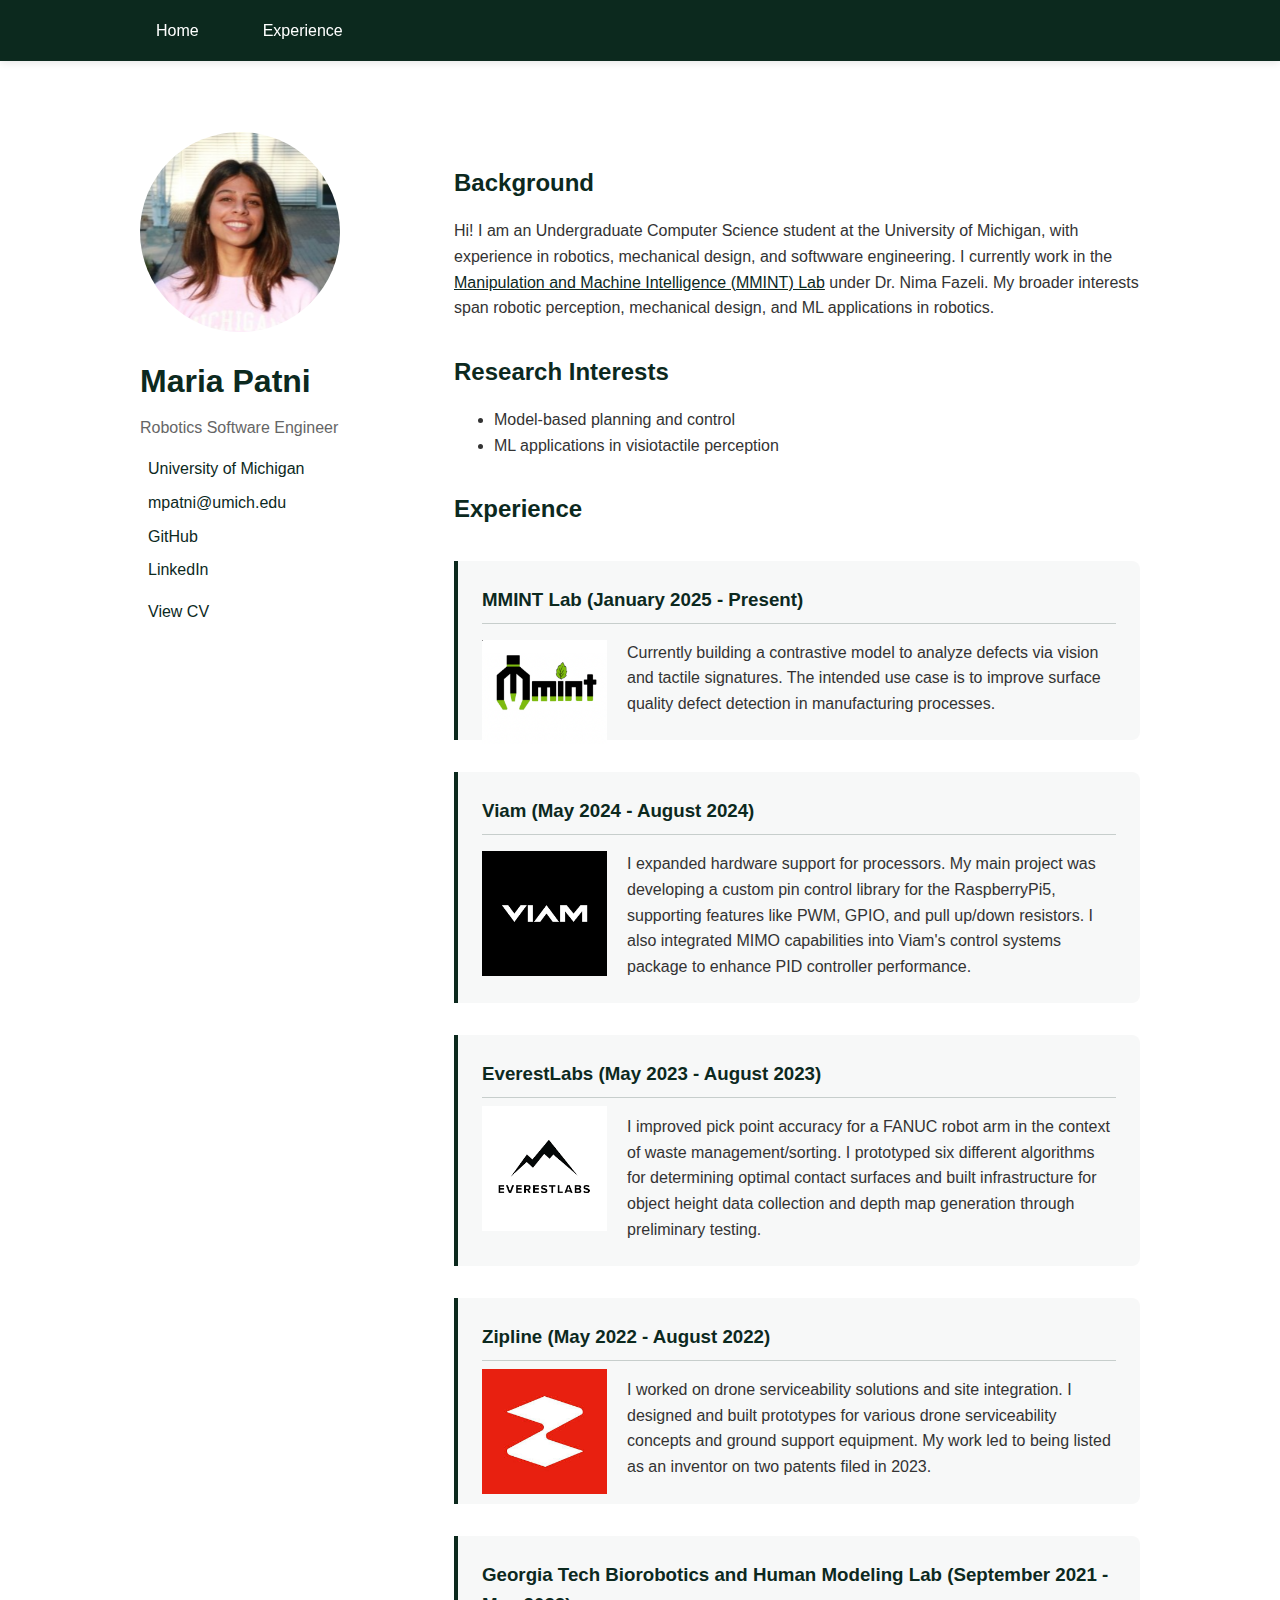
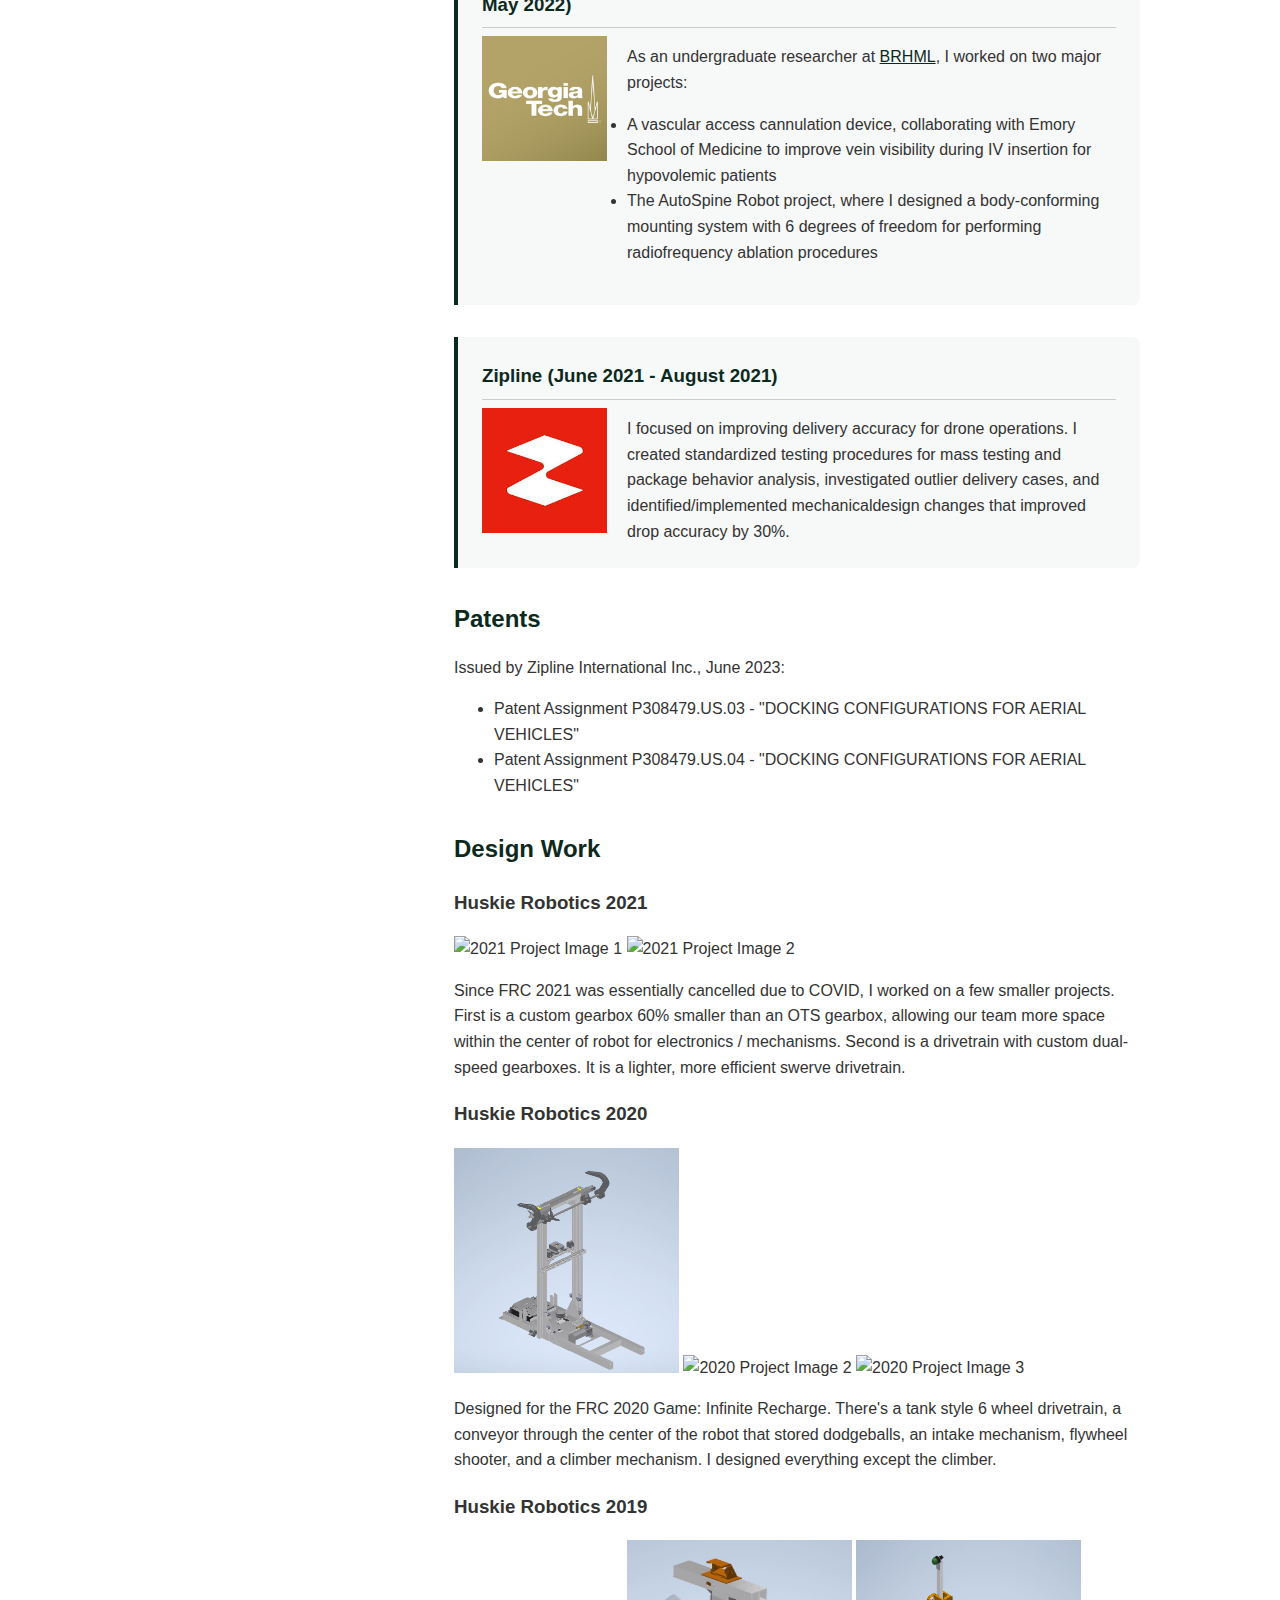
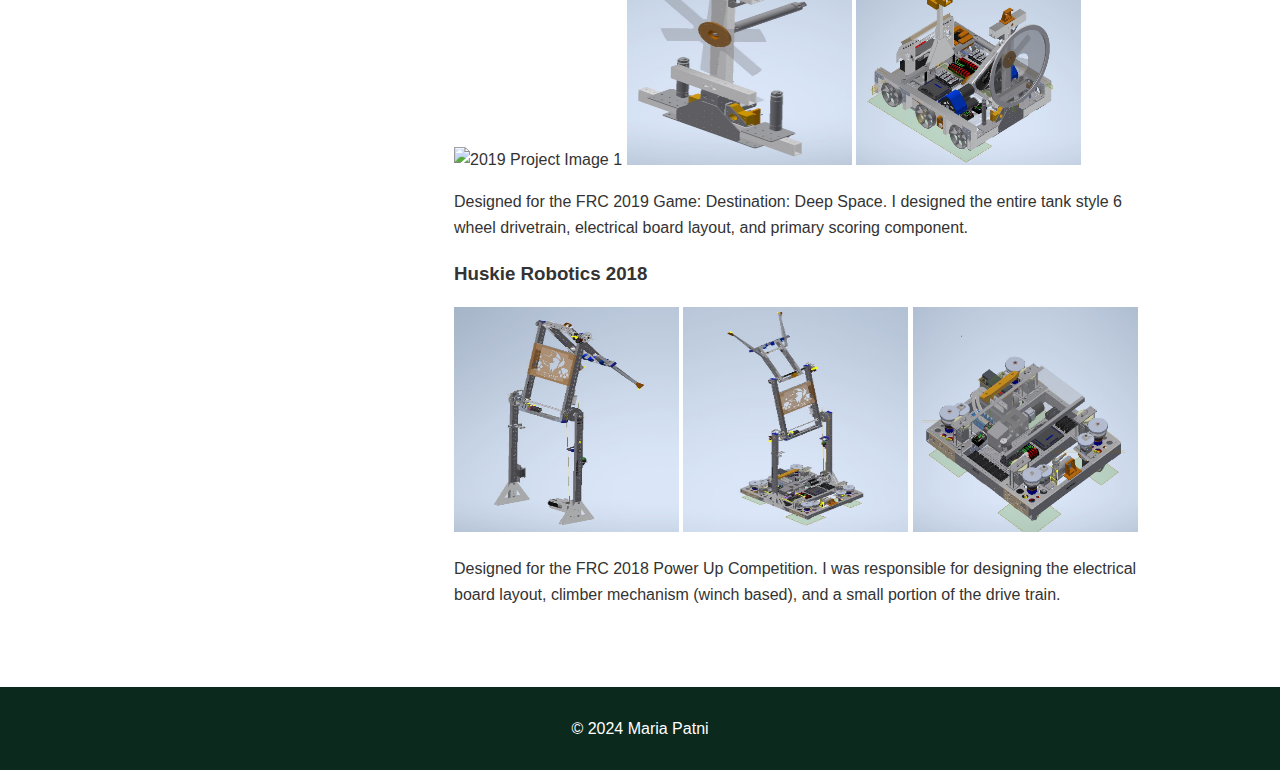
==== index.html @ 6c93f9aa "trying to resolve image issues" ====
<!DOCTYPE html>
<html lang="en">
<head>
    <meta charset="UTF-8">
    <meta name="viewport" content="width=device-width, initial-scale=1.0, minimum-scale=1.0">
    <meta name="description" content="Personal Website">
    <title>maria patni</title>
    <meta name="theme-color" content="#0c291e">
    <meta name="apple-mobile-web-app-capable" content="yes">
    <meta name="apple-mobile-web-app-status-bar-style" content="black">
    <style>
        /* Global Styles */
        body {
            margin: 0;
            font-family: -apple-system, BlinkMacSystemFont, 'Segoe UI', Roboto, sans-serif;
            line-height: 1.6;
            background: #ffffff;
            color: #333333;
            display: block;
            height: 100%;
            padding-top: 100px;
        }

        .container {
            max-width: 1000px;
            margin: 0 auto;
            padding: 0 1rem;
        }

        .profile-image {
            width: 300px; /* Increased size for better visibility */
            height: 300px; /* Increased size for better visibility */
            border-radius: 50%;
            margin-bottom: 1rem;
        }

        .student-type {
            font-size: 1rem; /* Added font size for clarity */
            margin: 1rem 0; /* Added margin for spacing */
        }

        .cv-link {
            margin-top: 1rem; /* Added margin for spacing */
        }

        .profile-section {
            display: flex;
            gap: 4rem;
            margin-top: 2rem;
        }

        .profile-sidebar {
            flex: 0 0 250px;
        }

        .profile-content {
            flex: 1;
        }

        .profile-image {
            width: 200px;
            height: 200px;
            border-radius: 50%;
            margin-bottom: 1rem;
        }

        .contact-links {
            list-style: none;
            padding: 0;
            margin: 1rem 0;
        }

        .contact-links li {
            margin: 0.5rem 0;
        }

        .contact-links a {
            color: #0c291e;
            text-decoration: none;
            display: flex;
            align-items: center;
            gap: 0.5rem;
        }

        h1 {
            font-size: 2rem;
            color: #0c291e;
            margin: 0;
        }

        h2 {
            font-size: 1.5rem;
            color: #0c291e;
            margin: 2rem 0 1rem;
        }

        a {
            color: #0c291e;
        }

        /* Add these new styles after your existing styles */
        .experience-item {
            margin: 2rem 0;
            padding: 1.5rem;
            border-left: 4px solid #0c291e;
            background: rgba(12, 41, 30, 0.03);
            border-radius: 0 8px 8px 0;
        }

        .experience-item h3 {
            color: #0c291e;
            margin-top: 0;
            margin-bottom: 0.5rem;
            border-bottom: 1px solid rgba(12, 41, 30, 0.2);
            padding-bottom: 0.5rem;
        }

        .experience-item p {
            margin-bottom: 0;
        }

        /* Add these new styles */
        header {
            background: #0c291e;
            padding: 0.8rem 0;
            box-shadow: 0 2px 8px rgba(0,0,0,0.1);
            position: fixed;
            width: 100%;
            top: 0;
            transition: top 0.3s ease-in-out;
            z-index: 1000;
        }

        footer {
            background: #0c291e;
            color: #ffffff;
            padding: 0.8rem 0;
            margin-top: 4rem;
        }

        nav {
            display: flex;
            justify-content: flex-start;
            gap: 2rem;
        }

        nav a {
            color: #ffffff;
            text-decoration: none;
            padding: 0.3rem 1rem;
            border-radius: 20px;
            transition: all 0.3s ease;
            font-weight: 500;
        }

        nav a:hover {
            background: rgba(255, 255, 255, 0.1);
            transform: translateY(-2px);
        }

        .header-container {
            max-width: 1000px;
            margin: 0 auto;
            padding: 0 1rem;
        }

        .footer-container {
            max-width: 1000px;
            margin: 0 auto;
            padding: 0 1rem;
            text-align: center;
        }

        /* Add these new styles for the mobile menu */
        .mobile-menu-button {
            display: none;
            position: fixed;
            left: 20px;
            top: 15px;
            z-index: 1001;
            background: none;
            border: none;
            color: white;
            font-size: 24px;
            cursor: pointer;
            padding: 5px;
        }

        .sidebar-overlay {
            display: none;
            position: fixed;
            top: 0;
            left: 0;
            right: 0;
            bottom: 0;
            background: rgba(0, 0, 0, 0.5);
            z-index: 998;
        }

        @media screen and (max-width: 768px) {
            .mobile-menu-button {
                display: block;
            }

            .profile-sidebar {
                position: fixed;
                left: -100%;
                top: 0;
                height: 100vh;
                width: 80%;
                max-width: 300px;
                background: #0c291e;
                z-index: 999;
                padding: 20px;
                transition: left 0.3s ease;
                overflow-y: auto;
                box-shadow: 2px 0 5px rgba(0, 0, 0, 0.2);
            }

            .profile-sidebar.active {
                left: 0;
            }

            .sidebar-overlay.active {
                display: block;
            }

            .profile-sidebar .close-button {
                position: absolute;
                right: 20px;
                top: 20px;
                background: none;
                border: none;
                color: white;
                font-size: 24px;
                cursor: pointer;
                display: none; /* Hide close button in web mode */
            }

            @media screen and (max-width: 768px) {
                .profile-sidebar .close-button {
                    display: block; /* Show close button in mobile mode */
                }
            }

            /* Adjust header for menu button */
            .header-container {
                padding-left: 60px;
            }

            .profile-sidebar.active .contact-links a {
                color: #f5f5dc; /* Cream color when sidebar is active in mobile */
            }
        }

        .profile-sidebar p {
            color: #666666; /* Light gray color */
            margin: 0.5rem 0;
        }

        @media screen and (max-width: 768px) {
            /* ... existing mobile styles ... */
            
            .profile-sidebar.active p {
                color: #cccccc; /* Lighter gray for mobile menu */
            }
        }
    </style>
</head>
<body>
    <header>
        <div class="header-container">
            <nav>
                <a href="#home">Home</a>
                <a href="#experience">Experience</a>
            </nav>
        </div>
    </header>

    <div class="container">
        <div id="home" class="profile-section">
            <div class="profile-sidebar">
                <div class="profile-image-container">
                    <img src="images/headshot.png" alt="Profile photo" class="profile-image">
                </div>
                <h1>Maria Patni</h1>
                <p>Robotics Software Engineer</p>
                
                <ul class="contact-links">
                    <li><a href="https://robotics.umich.edu/"><i class="fas fa-map-marker"></i> University of Michigan</a></li>
                    <li><a href="mailto:mpatni@umich.edu"><i class="fas fa-envelope"></i> mpatni@umich.edu</a></li>
                    <li><a href="https://github.com/mariapatni"><i class="fab fa-github"></i> GitHub</a></li>
                    <li><a href="https://www.linkedin.com/in/mariapatni/"><i class="fab fa-linkedin"></i> LinkedIn</a></li>
                    <li><a href="files/resume.pdf" class="cv-link"><i class="fas fa-file"></i> View CV</a></li>
                </ul>
            </div>

            <div class="profile-content">
                <h2>Background</h2>
                <p>Hi! I am an Undergraduate Computer Science student at the University of Michigan, with experience in robotics, mechanical design, and softwware engineering. I currently work in the <a href="https://mmintlab.com">Manipulation and Machine Intelligence (MMINT) Lab</a> under Dr. Nima Fazeli. My broader interests span robotic perception, mechanical design, and ML applications in robotics.</p>


                <h2>Research Interests</h2>
                <ul>
                    <li>Model-based planning and control</li>
                    <li>ML applications in visiotactile perception</li>
                </ul>

                <h2 id="experience">Experience</h2>


                <div class="experience-item">   
                    <h3>MMINT Lab (January 2025 - Present)</h3>
                    <div class="experience-content">
                        <img src="images/logos/mmint.png" alt="MMINT Logo" style="float: left; width: 125px; height: auto; margin-right: 20px; margin-bottom: 20px;">
                        <p>Currently building a contrastive model to analyze defects via vision and tactile signatures. The intended use case is to improve surface quality defect detection in manufacturing processes.</p>
                    </div>
                </div>

                <div class="experience-item">   
                    <h3>Viam (May 2024 - August 2024)</h3>
                    <div class="experience-content">
                        <img src="images/logos/viam.jpeg" alt="Viam Logo" style="float: left; width: 125px; height: auto; margin-right: 20px;">
                        <p>I expanded hardware support for processors. My main project was developing a custom pin control library for the RaspberryPi5, supporting features like PWM, GPIO, and pull up/down resistors. I also integrated MIMO capabilities into Viam's control systems package to enhance PID controller performance.</p>
                    </div>
                </div>

                <div class="experience-item">
                    <h3>EverestLabs (May 2023 - August 2023)</h3>
                    <img src="images/logos/everestlabs.jpeg" alt="EverestLabs Logo" style="float: left; width: 125px; height: auto; margin-right: 20px;">
                    <p>I improved pick point accuracy for a FANUC robot arm in the context of waste management/sorting. I prototyped six different algorithms for determining optimal contact surfaces and built infrastructure for object height data collection and depth map generation through preliminary testing.</p>
                </div>

                <div class="experience-item">
                    <h3>Zipline (May 2022 - August 2022)</h3>
                    <img src="images/logos/zipline.jpeg" alt="Zipline Logo" style="float: left; width: 125px; height: auto; margin-right: 20px;">
                    <p>I worked on drone serviceability solutions and site integration. I designed and built prototypes for various drone serviceability concepts and ground support equipment. My work led to being listed as an inventor on two patents filed in 2023.</p>
                </div>

                <div class="experience-item">
                    <h3>Georgia Tech Biorobotics and Human Modeling Lab (September 2021 - May 2022)</h3>
                    <img src="images/logos/gt.jpeg" alt="BRHL Logo" style="float: left; width: auto; height: 125px; margin-right: 20px; margin-bottom: 100px;">
                    <p>As an undergraduate researcher at <a href="https://www.biorobotics.gatech.edu/wp/">BRHML</a>, I worked on two major projects:</p>
                    <ul>
                        <li>A vascular access cannulation device, collaborating with Emory School of Medicine to improve vein visibility during IV insertion for hypovolemic patients</li>
                        <li>The AutoSpine Robot project, where I designed a body-conforming mounting system with 6 degrees of freedom for performing radiofrequency ablation procedures</li>
                    </ul>
                </div>

                <div class="experience-item">
                    <h3>Zipline (June 2021 - August 2021)</h3>
                    <img src="images/logos/zipline.jpeg" alt="Zipline Logo" style="float: left; width: 125px; height: auto; margin-right: 20px;">
                    <p>I focused on improving delivery accuracy for drone operations. I created standardized testing procedures for mass testing and package behavior analysis, investigated outlier delivery cases, and identified/implemented mechanicaldesign changes that improved drop accuracy by 30%.</p>
                </div>

                <h2>Patents</h2>
                <p>Issued by Zipline International Inc., June 2023:</p>
                <ul>
                    <li>Patent Assignment P308479.US.03 - "DOCKING CONFIGURATIONS FOR AERIAL VEHICLES"</li>
                    <li>Patent Assignment P308479.US.04 - "DOCKING CONFIGURATIONS FOR AERIAL VEHICLES"</li>
                </ul>

                <div class="design-work">
                    <h2>Design Work</h2>
                    
                    <div class="portfolio-section">
                        <h3>Huskie Robotics 2021</h3>           
                        <img src="./images/portfolio/2021/img1.jpg" alt="2021 Project Image 1" style="width: 225px; height: 225px;">
                        <img src="./images/portfolio/2021/img2.jpg" alt="2021 Project Image 2" style="width: 225px; height: 225px;">
                        <p>Since FRC 2021 was essentially cancelled due to COVID, I worked on a few smaller projects. First is a custom gearbox 60% smaller than an OTS gearbox, allowing our team more space within the center of robot for electronics / mechanisms. Second is a drivetrain with custom dual-speed gearboxes. It is a lighter, more efficient swerve drivetrain.</p>
                    </div>

                    <div class="portfolio-section">
                        <h3>Huskie Robotics 2020</h3>           
                        <img src="./images/portfolio/2020/img1.jpg" alt="2020 Project Image 1" style="width: 225px; height: 225px;">
                        <img src="./images/portfolio/2020/img2.jpg" alt="2020 Project Image 2" style="width: 225px; height: 225px;">
                        <img src="./images/portfolio/2020/img3.jpg" alt="2020 Project Image 3" style="width: 225px; height: 225px;">
                        <p>Designed for the FRC 2020 Game: Infinite Recharge. There's a tank style 6 wheel drivetrain, a conveyor through the center of the robot that stored dodgeballs, an intake mechanism, flywheel shooter, and a climber mechanism. I designed everything except the climber.</p>
                    </div>

                    <div class="portfolio-section">
                        <h3>Huskie Robotics 2019</h3>
                        <img src="./images/portfolio/2019/img1.jpg" alt="2019 Project Image 1" style="width: 225px; height: 225px;">
                        <img src="./images/portfolio/2019/img2.jpg" alt="2019 Project Image 2" style="width: 225px; height: 225px;">
                        <img src="./images/portfolio/2019/img3.jpg" alt="2019 Project Image 3" style="width: 225px; height: 225px;">
                        <p>Designed for the FRC 2019 Game: Destination: Deep Space. I designed the entire tank style 6 wheel drivetrain, electrical board layout, and primary scoring component.</p>
                    </div>

                    <div class="portfolio-section">
                        <h3>Huskie Robotics 2018</h3>
                        <img src="./images/portfolio/2018/img1.jpg" alt="2018 Project Image 1" style="width: 225px; height: 225px;">
                        <img src="./images/portfolio/2018/img2.jpg" alt="2018 Project Image 2" style="width: 225px; height: 225px;">
                        <img src="./images/portfolio/2018/img3.jpg" alt="2018 Project Image 3" style="width: 225px; height: 225px;">
                        <p>Designed for the FRC 2018 Power Up Competition. I was responsible for designing the electrical board layout, climber mechanism (winch based), and a small portion of the drive train.</p>
                    </div>
                </div>
            </div>
        </div>
    </div>

    <footer>
        <div class="footer-container">
            <p>© 2024 Maria Patni</p>
        </div>
    </footer>

    <button class="mobile-menu-button" aria-label="Menu">☰</button>
    <div class="sidebar-overlay"></div>

    <script>
        let lastScrollPosition = window.pageYOffset;
        let ticking = false;
        
        window.addEventListener('scroll', function() {
            if (!ticking) {
                window.requestAnimationFrame(function() {
                    const currentScrollPosition = window.pageYOffset;
                    const header = document.querySelector('header');
                    
                    if (currentScrollPosition < lastScrollPosition || currentScrollPosition < 50) {
                        header.style.top = '0';
                    } else {
                        header.style.top = '-60px';
                    }
                    
                    lastScrollPosition = currentScrollPosition;
                    ticking = false;
                });
                
                ticking = true;
            }
        });

        document.querySelectorAll('a, button').forEach(element => {
            element.addEventListener('touchstart', function() {
                this.style.opacity = '0.7';
            });
            element.addEventListener('touchend', function() {
                this.style.opacity = '1';
            });
        });

        // Mobile menu functionality
        const menuButton = document.querySelector('.mobile-menu-button');
        const sidebar = document.querySelector('.profile-sidebar');
        const overlay = document.querySelector('.sidebar-overlay');

        function toggleMenu() {
            sidebar.classList.toggle('active');
            overlay.classList.toggle('active');
            document.body.style.overflow = sidebar.classList.contains('active') ? 'hidden' : '';
        }

        menuButton?.addEventListener('click', toggleMenu);
        overlay?.addEventListener('click', toggleMenu);

        // Close menu when clicking a link
        sidebar.querySelectorAll('a').forEach(link => {
            link.addEventListener('click', () => {
                if (window.innerWidth <= 768) {
                    toggleMenu();
                }
            });
        });

        // Handle resize
        window.addEventListener('resize', () => {
            if (window.innerWidth > 768) {
                sidebar.classList.remove('active');
                overlay.classList.remove('active');
                document.body.style.overflow = '';
            }
        });
    </script>
</body>
</html>
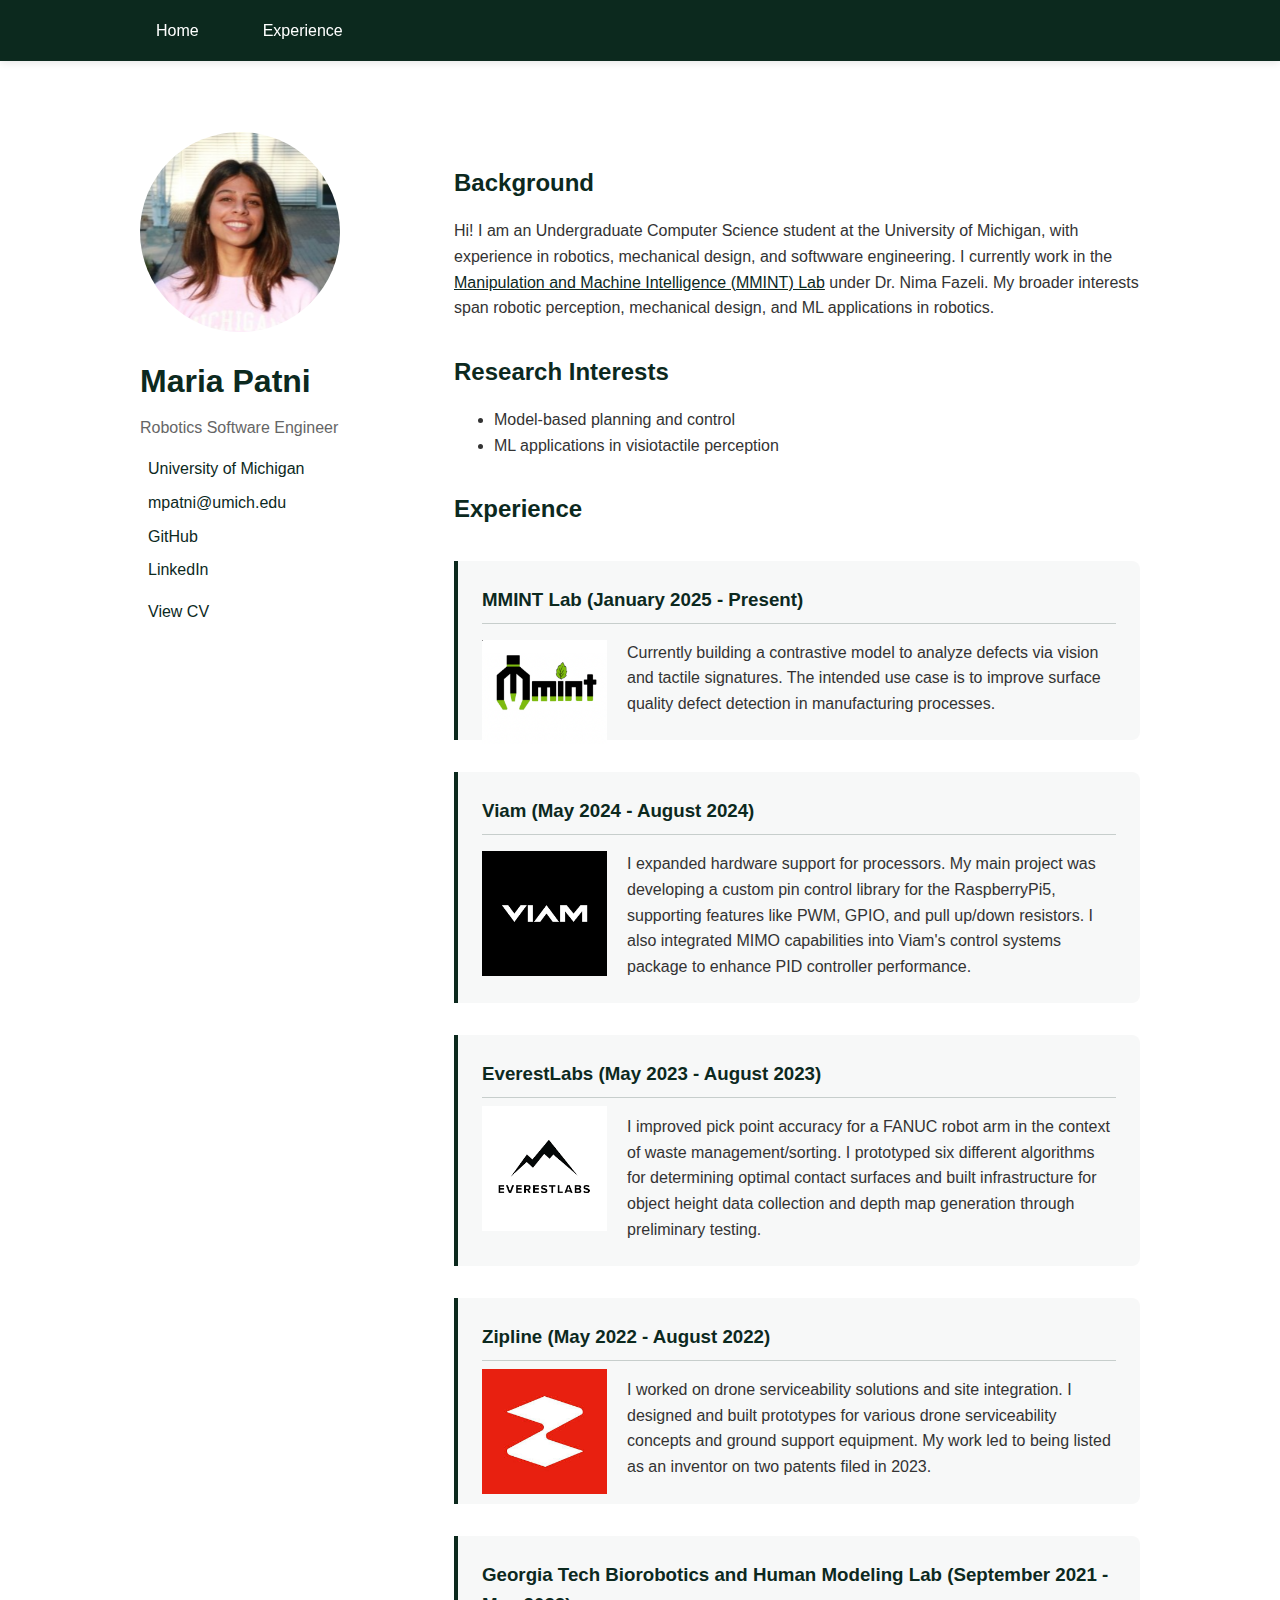
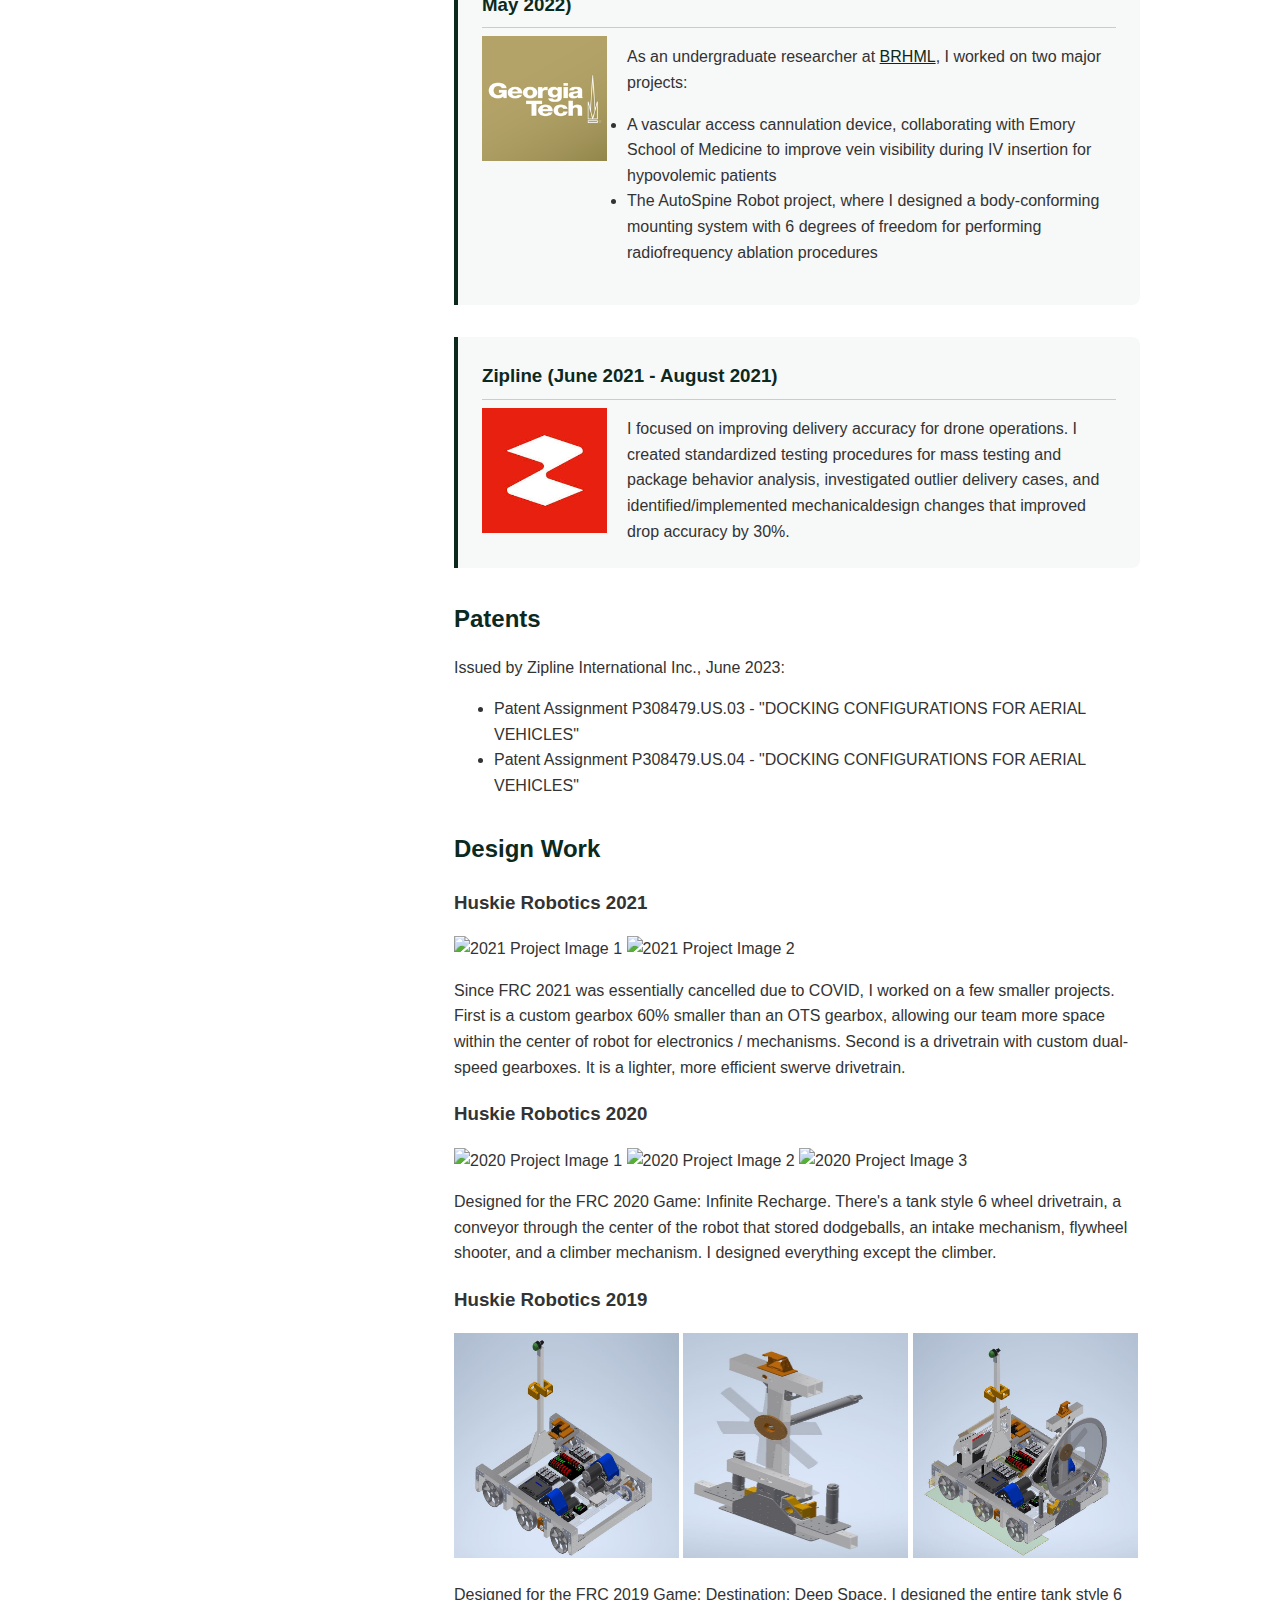
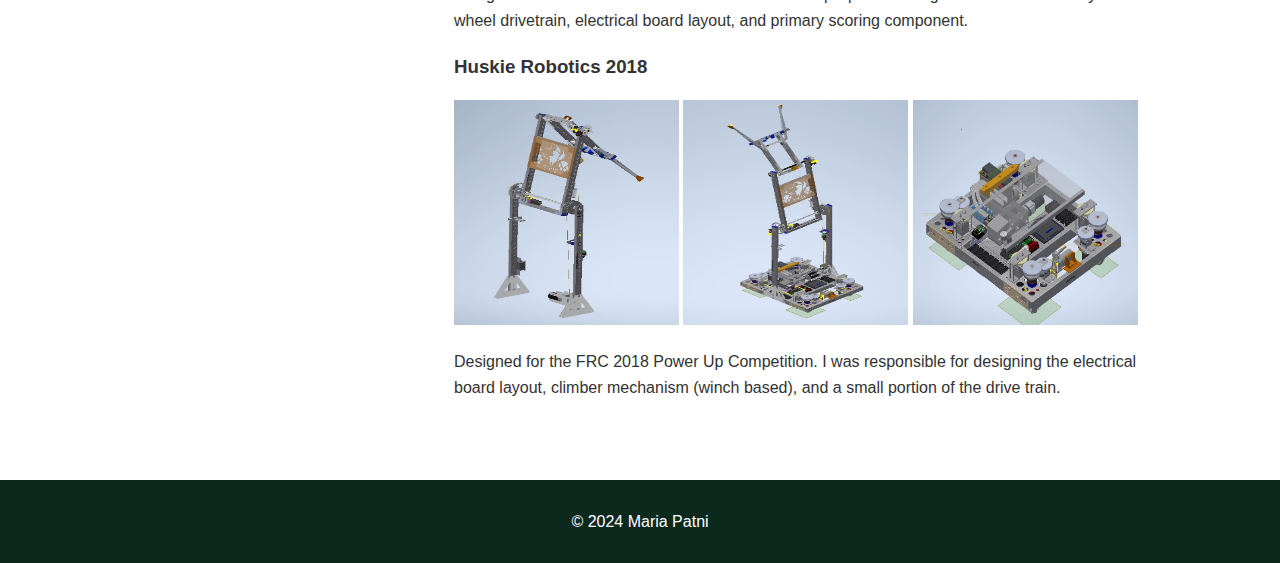
==== commit 60b42ea4: "2019" ====
--- a/index.html
+++ b/index.html
@@ -365,32 +365,32 @@
                     
                     <div class="portfolio-section">
                         <h3>Huskie Robotics 2021</h3>           
-                        <img src="./images/portfolio/2021/img1.jpg" alt="2021 Project Image 1" style="width: 225px; height: 225px;">
-                        <img src="./images/portfolio/2021/img2.jpg" alt="2021 Project Image 2" style="width: 225px; height: 225px;">
+                        <img src="/images/portfolio/2021/img1.jpg" alt="2021 Project Image 1" style="width: 225px; height: 225px;">
+                        <img src="/images/portfolio/2021/img2.jpg" alt="2021 Project Image 2" style="width: 225px; height: 225px;">
                         <p>Since FRC 2021 was essentially cancelled due to COVID, I worked on a few smaller projects. First is a custom gearbox 60% smaller than an OTS gearbox, allowing our team more space within the center of robot for electronics / mechanisms. Second is a drivetrain with custom dual-speed gearboxes. It is a lighter, more efficient swerve drivetrain.</p>
                     </div>
 
                     <div class="portfolio-section">
                         <h3>Huskie Robotics 2020</h3>           
-                        <img src="./images/portfolio/2020/img1.jpg" alt="2020 Project Image 1" style="width: 225px; height: 225px;">
-                        <img src="./images/portfolio/2020/img2.jpg" alt="2020 Project Image 2" style="width: 225px; height: 225px;">
-                        <img src="./images/portfolio/2020/img3.jpg" alt="2020 Project Image 3" style="width: 225px; height: 225px;">
+                        <img src="/images/portfolio/2020/img1.jpg" alt="2020 Project Image 1" style="width: 225px; height: 225px;">
+                        <img src="/images/portfolio/2020/img2.jpg" alt="2020 Project Image 2" style="width: 225px; height: 225px;">
+                        <img src="/images/portfolio/2020/img3.jpg" alt="2020 Project Image 3" style="width: 225px; height: 225px;">
                         <p>Designed for the FRC 2020 Game: Infinite Recharge. There's a tank style 6 wheel drivetrain, a conveyor through the center of the robot that stored dodgeballs, an intake mechanism, flywheel shooter, and a climber mechanism. I designed everything except the climber.</p>
                     </div>
 
                     <div class="portfolio-section">
                         <h3>Huskie Robotics 2019</h3>
-                        <img src="./images/portfolio/2019/img1.jpg" alt="2019 Project Image 1" style="width: 225px; height: 225px;">
-                        <img src="./images/portfolio/2019/img2.jpg" alt="2019 Project Image 2" style="width: 225px; height: 225px;">
-                        <img src="./images/portfolio/2019/img3.jpg" alt="2019 Project Image 3" style="width: 225px; height: 225px;">
+                        <img src="/images/portfolio/2019/img1.JPG" alt="2019 Project Image 1" style="width: 225px; height: 225px;">
+                        <img src="/images/portfolio/2019/img2.jpg" alt="2019 Project Image 2" style="width: 225px; height: 225px;">
+                        <img src="/images/portfolio/2019/img3.jpg" alt="2019 Project Image 3" style="width: 225px; height: 225px;">
                         <p>Designed for the FRC 2019 Game: Destination: Deep Space. I designed the entire tank style 6 wheel drivetrain, electrical board layout, and primary scoring component.</p>
                     </div>
 
                     <div class="portfolio-section">
                         <h3>Huskie Robotics 2018</h3>
-                        <img src="./images/portfolio/2018/img1.jpg" alt="2018 Project Image 1" style="width: 225px; height: 225px;">
-                        <img src="./images/portfolio/2018/img2.jpg" alt="2018 Project Image 2" style="width: 225px; height: 225px;">
-                        <img src="./images/portfolio/2018/img3.jpg" alt="2018 Project Image 3" style="width: 225px; height: 225px;">
+                        <img src="/images/portfolio/2018/img1.jpg" alt="2018 Project Image 1" style="width: 225px; height: 225px;">
+                        <img src="/images/portfolio/2018/img2.jpg" alt="2018 Project Image 2" style="width: 225px; height: 225px;">
+                        <img src="/images/portfolio/2018/img3.jpg" alt="2018 Project Image 3" style="width: 225px; height: 225px;">
                         <p>Designed for the FRC 2018 Power Up Competition. I was responsible for designing the electrical board layout, climber mechanism (winch based), and a small portion of the drive train.</p>
                     </div>
                 </div>
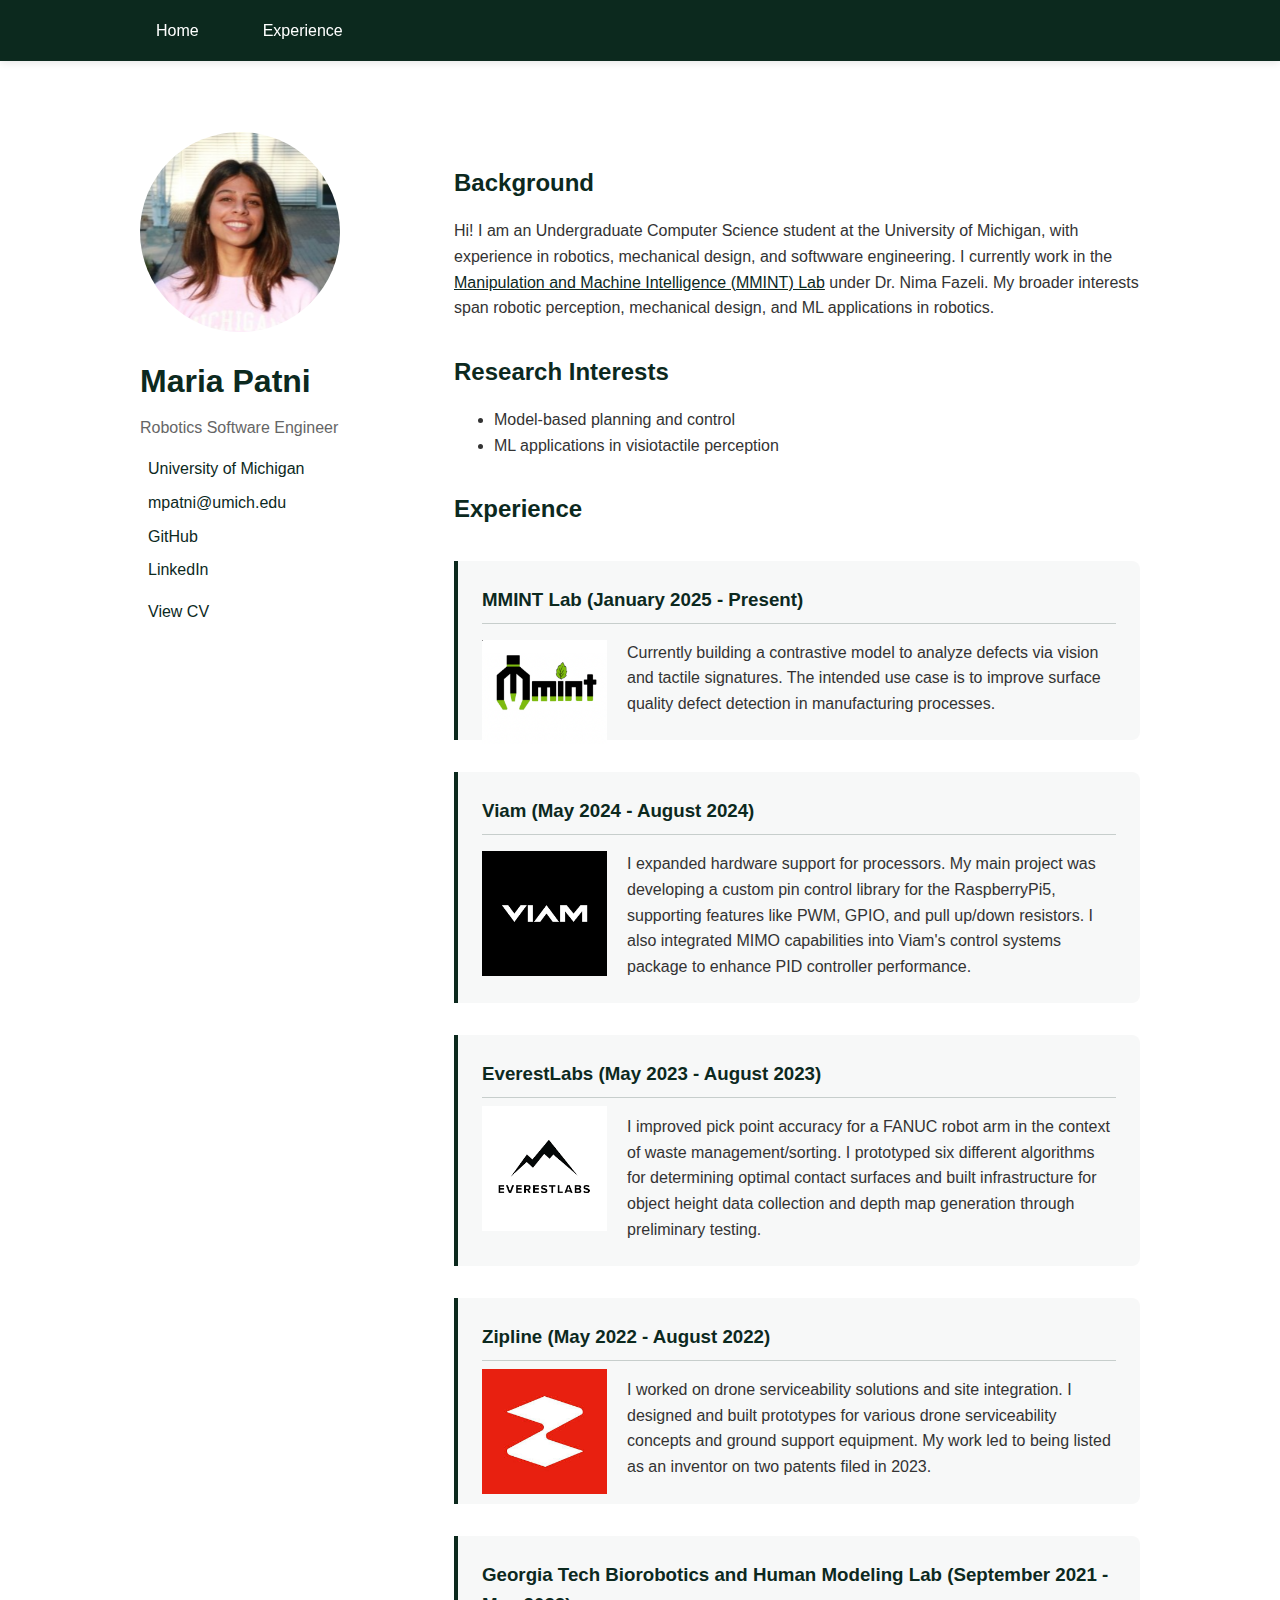
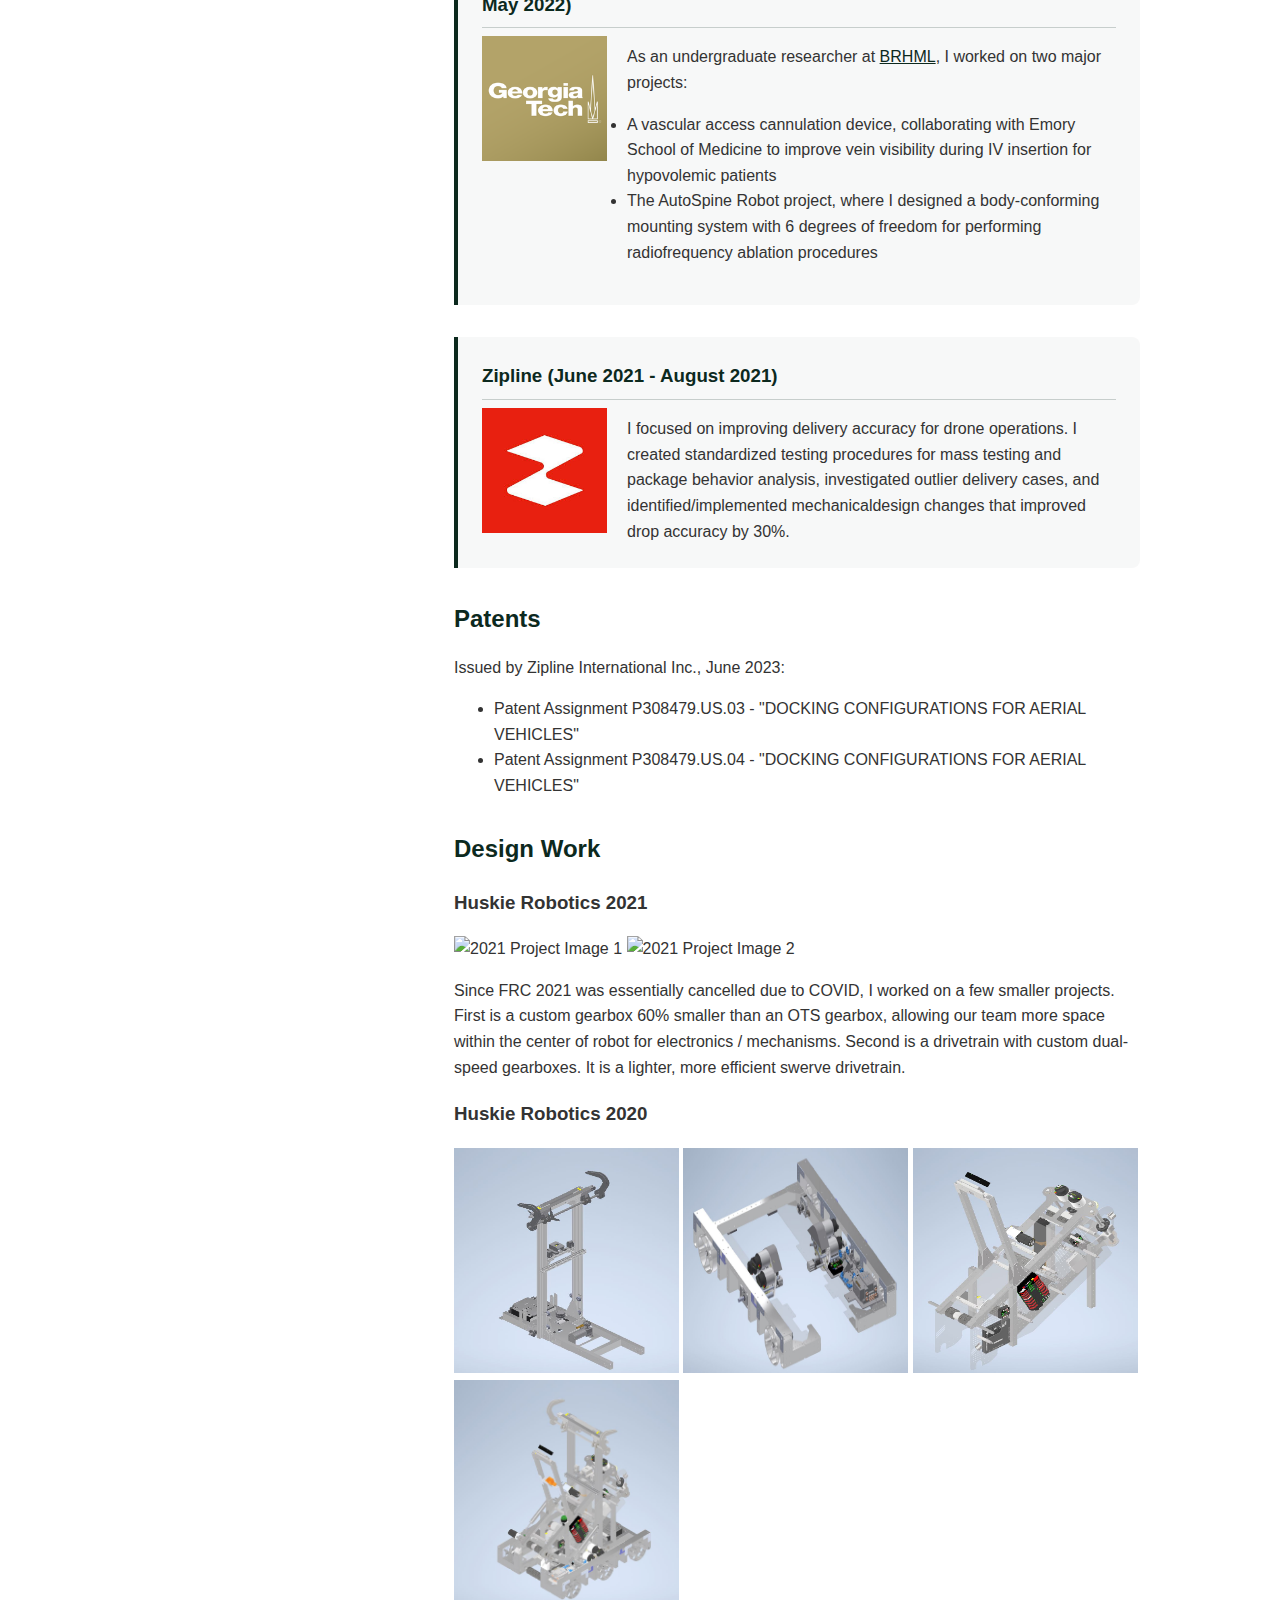
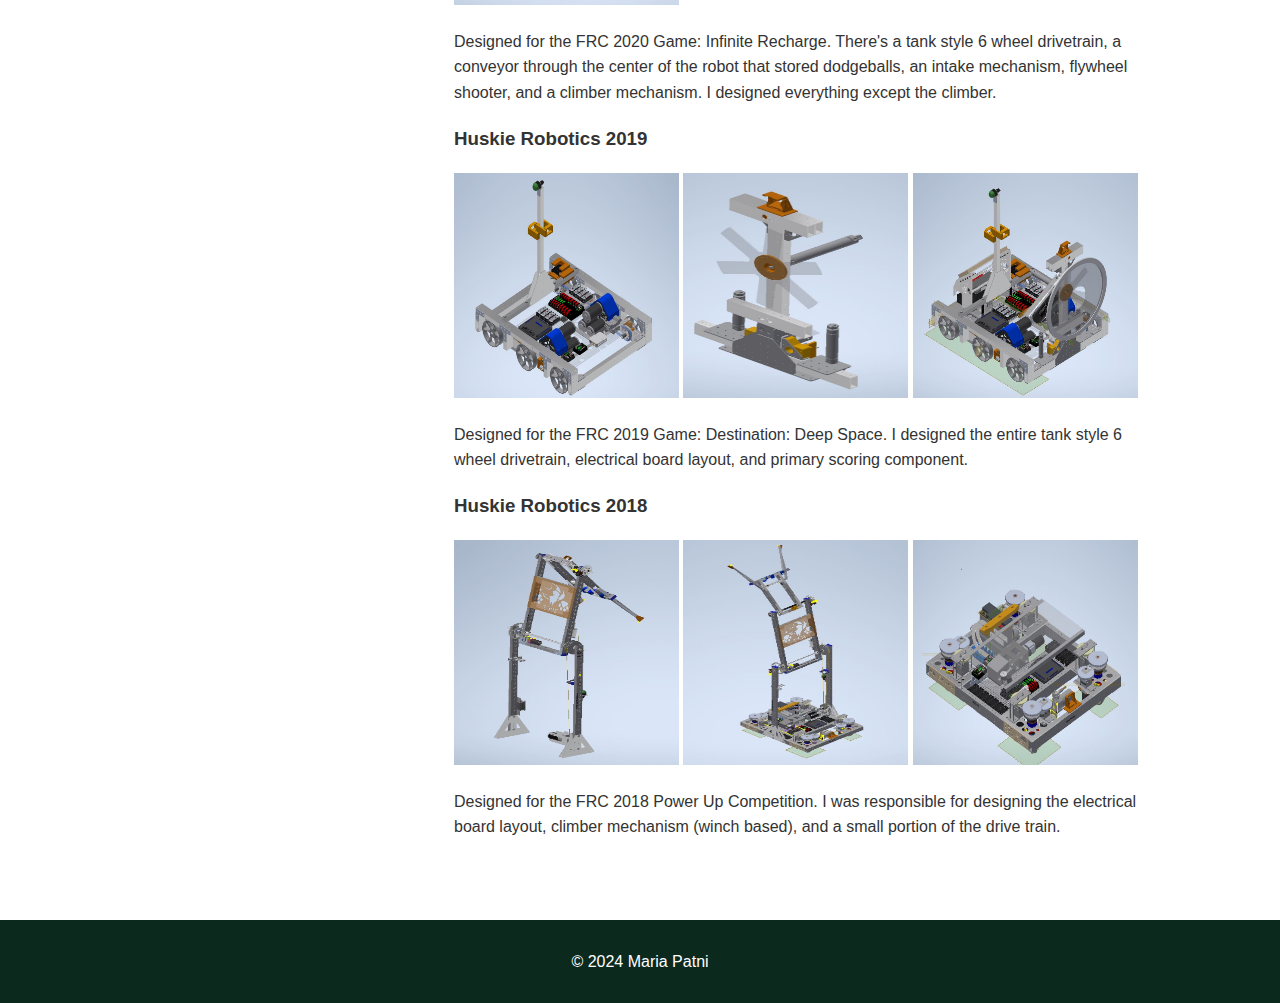
==== commit 8b20cfa9: "2019" ====
--- a/index.html
+++ b/index.html
@@ -374,7 +374,8 @@
                         <h3>Huskie Robotics 2020</h3>           
                         <img src="/images/portfolio/2020/img1.jpg" alt="2020 Project Image 1" style="width: 225px; height: 225px;">
                         <img src="/images/portfolio/2020/img2.jpg" alt="2020 Project Image 2" style="width: 225px; height: 225px;">
-                        <img src="/images/portfolio/2020/img3.jpg" alt="2020 Project Image 3" style="width: 225px; height: 225px;">
+                        <img src="/images/portfolio/2020/img3.JPG" alt="2020 Project Image 3" style="width: 225px; height: 225px;">
+                        <img src="/images/portfolio/2020/img4.JPG" alt="2020 Project Image 3" style="width: 225px; height: 225px;">
                         <p>Designed for the FRC 2020 Game: Infinite Recharge. There's a tank style 6 wheel drivetrain, a conveyor through the center of the robot that stored dodgeballs, an intake mechanism, flywheel shooter, and a climber mechanism. I designed everything except the climber.</p>
                     </div>
 
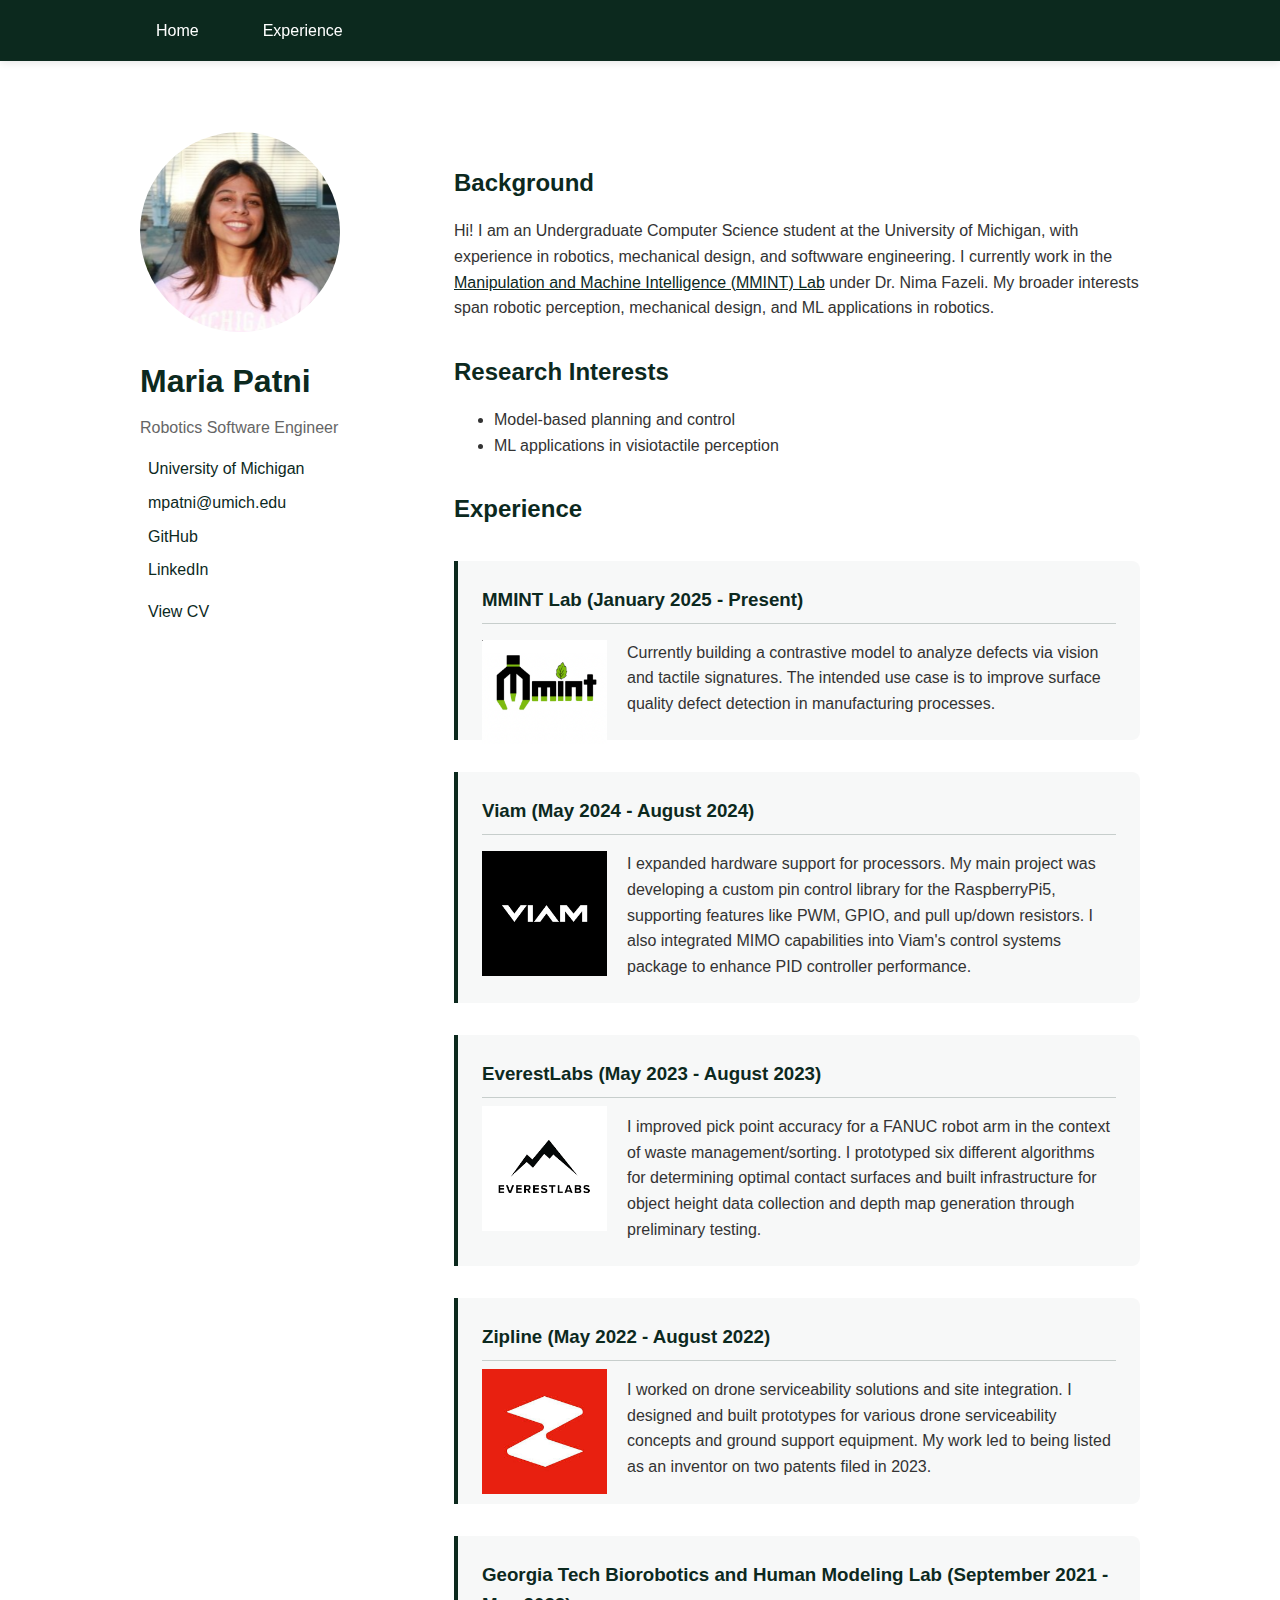
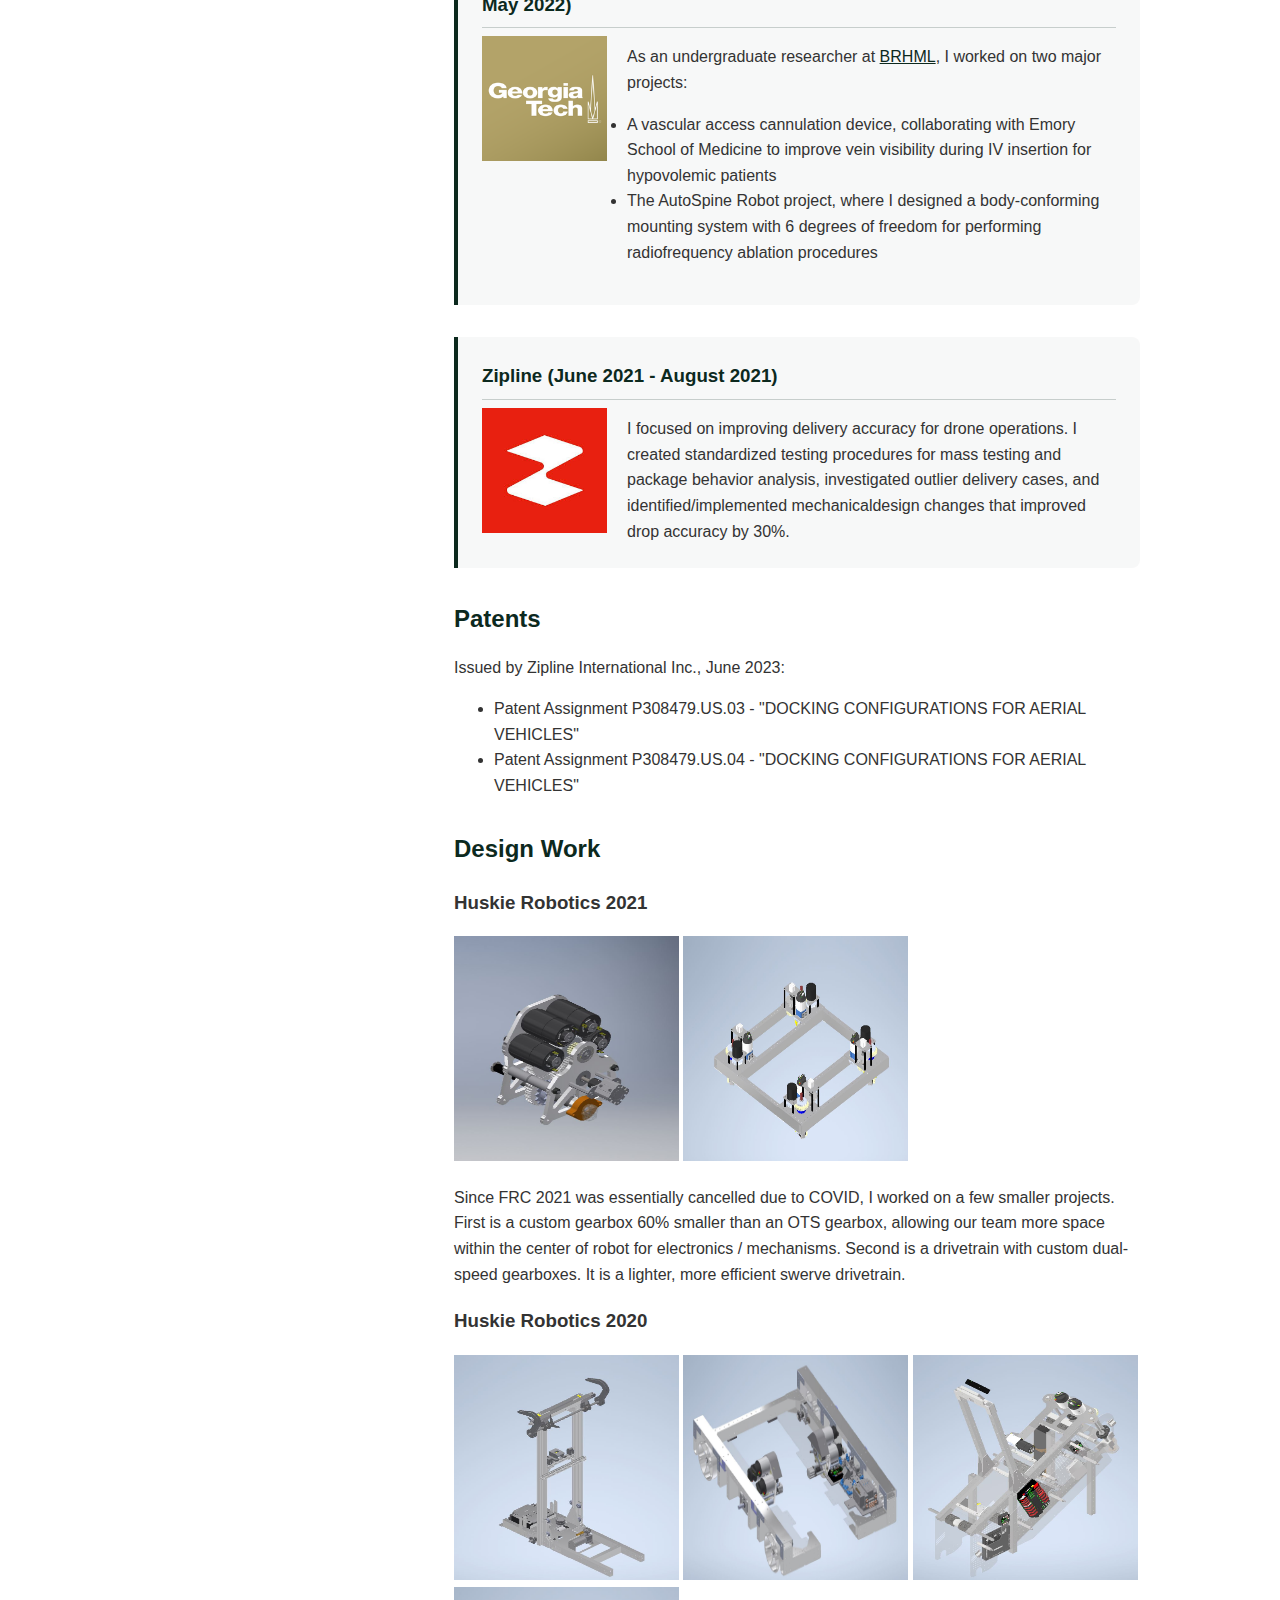
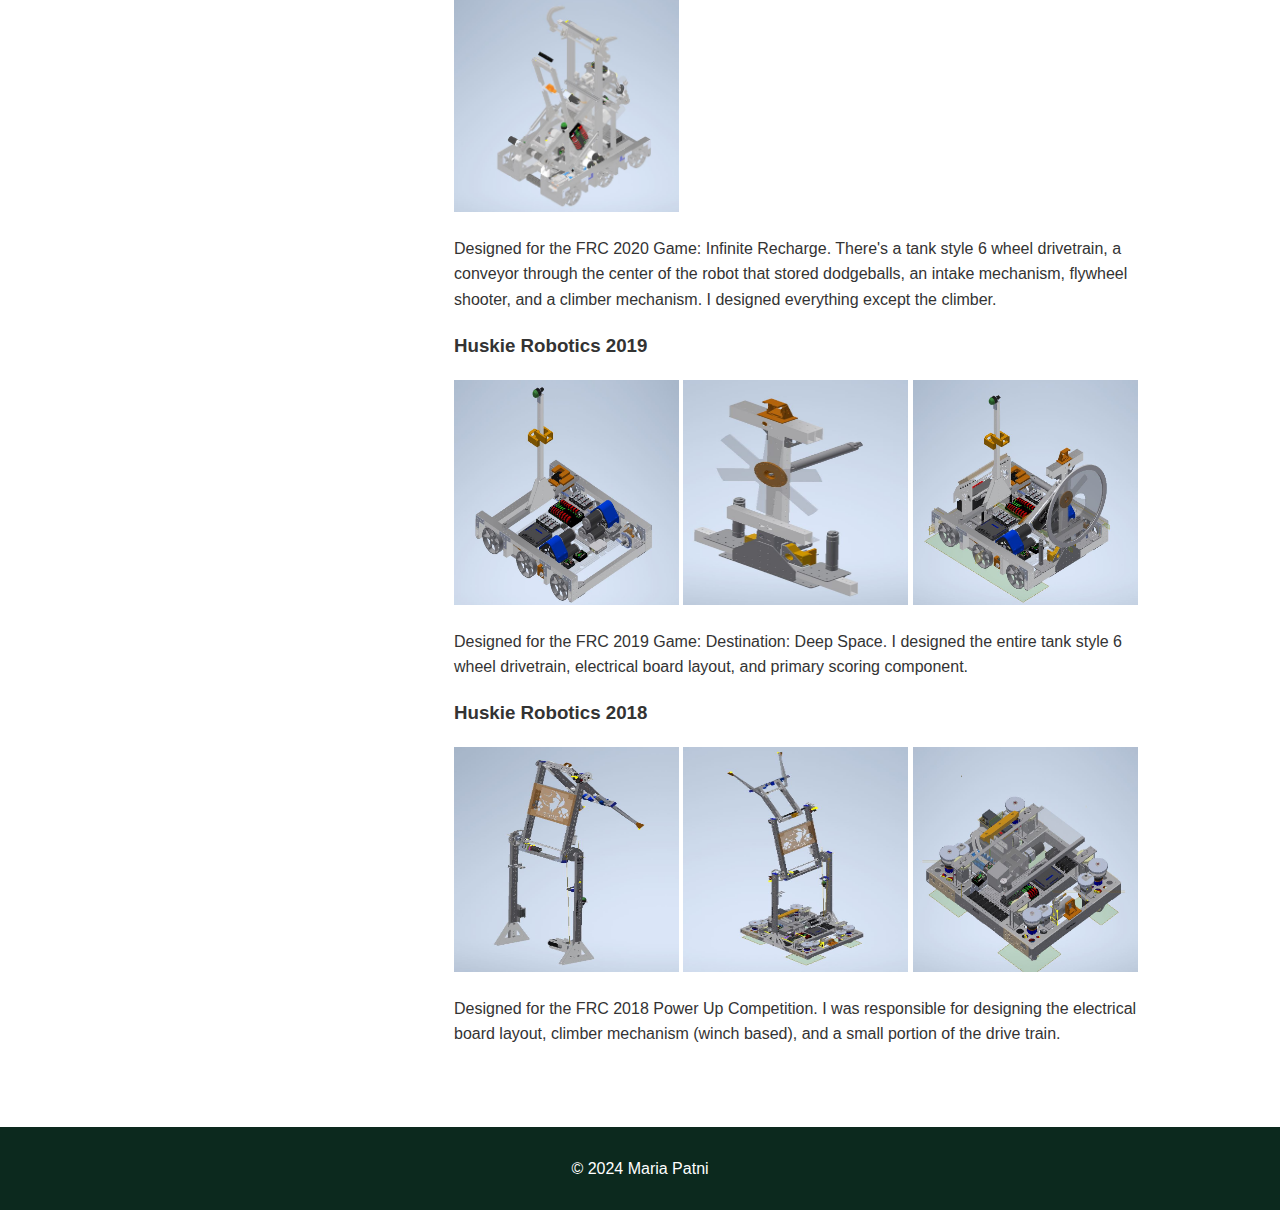
==== commit c7bd026a: "2021" ====
--- a/index.html
+++ b/index.html
@@ -365,8 +365,8 @@
                     
                     <div class="portfolio-section">
                         <h3>Huskie Robotics 2021</h3>           
-                        <img src="/images/portfolio/2021/img1.jpg" alt="2021 Project Image 1" style="width: 225px; height: 225px;">
-                        <img src="/images/portfolio/2021/img2.jpg" alt="2021 Project Image 2" style="width: 225px; height: 225px;">
+                        <img src="/images/portfolio/2021/img1.JPG" alt="2021 Project Image 1" style="width: 225px; height: 225px;">
+                        <img src="/images/portfolio/2021/img2.JPG" alt="2021 Project Image 2" style="width: 225px; height: 225px;">
                         <p>Since FRC 2021 was essentially cancelled due to COVID, I worked on a few smaller projects. First is a custom gearbox 60% smaller than an OTS gearbox, allowing our team more space within the center of robot for electronics / mechanisms. Second is a drivetrain with custom dual-speed gearboxes. It is a lighter, more efficient swerve drivetrain.</p>
                     </div>
 
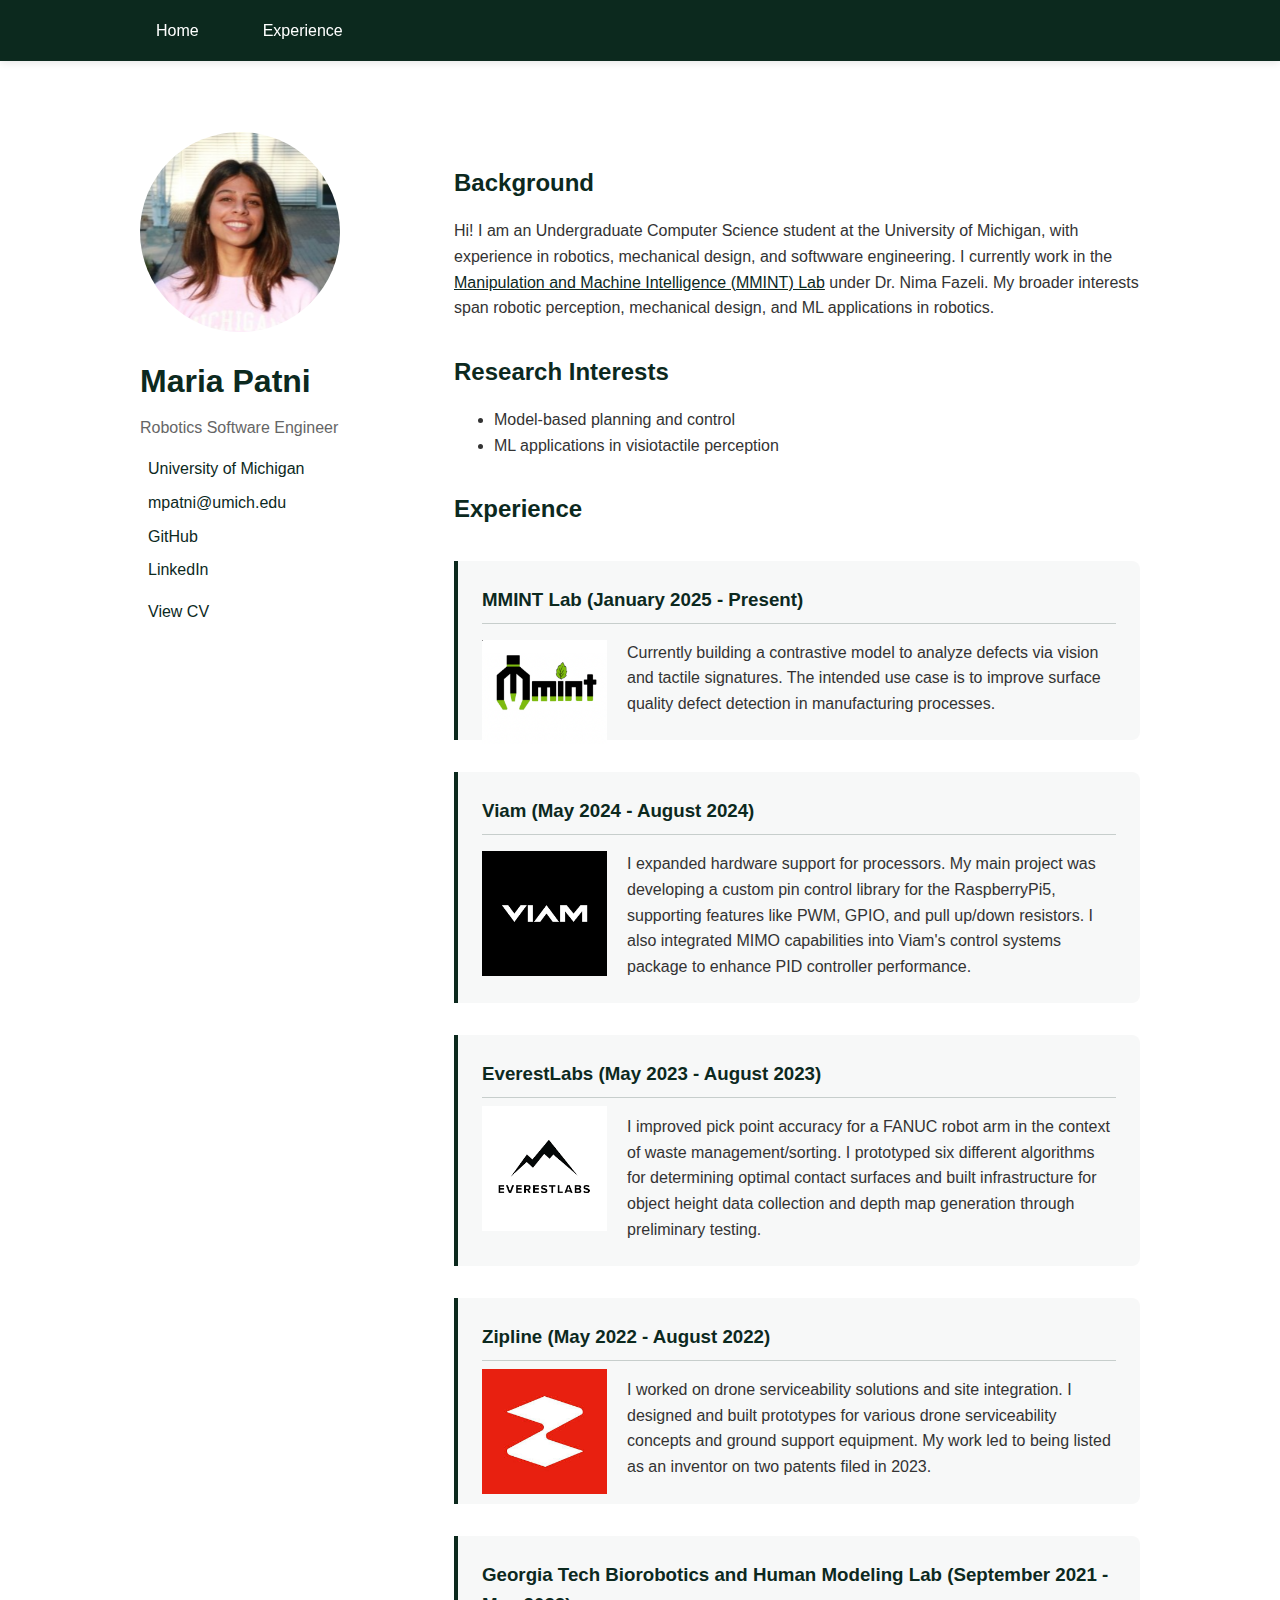
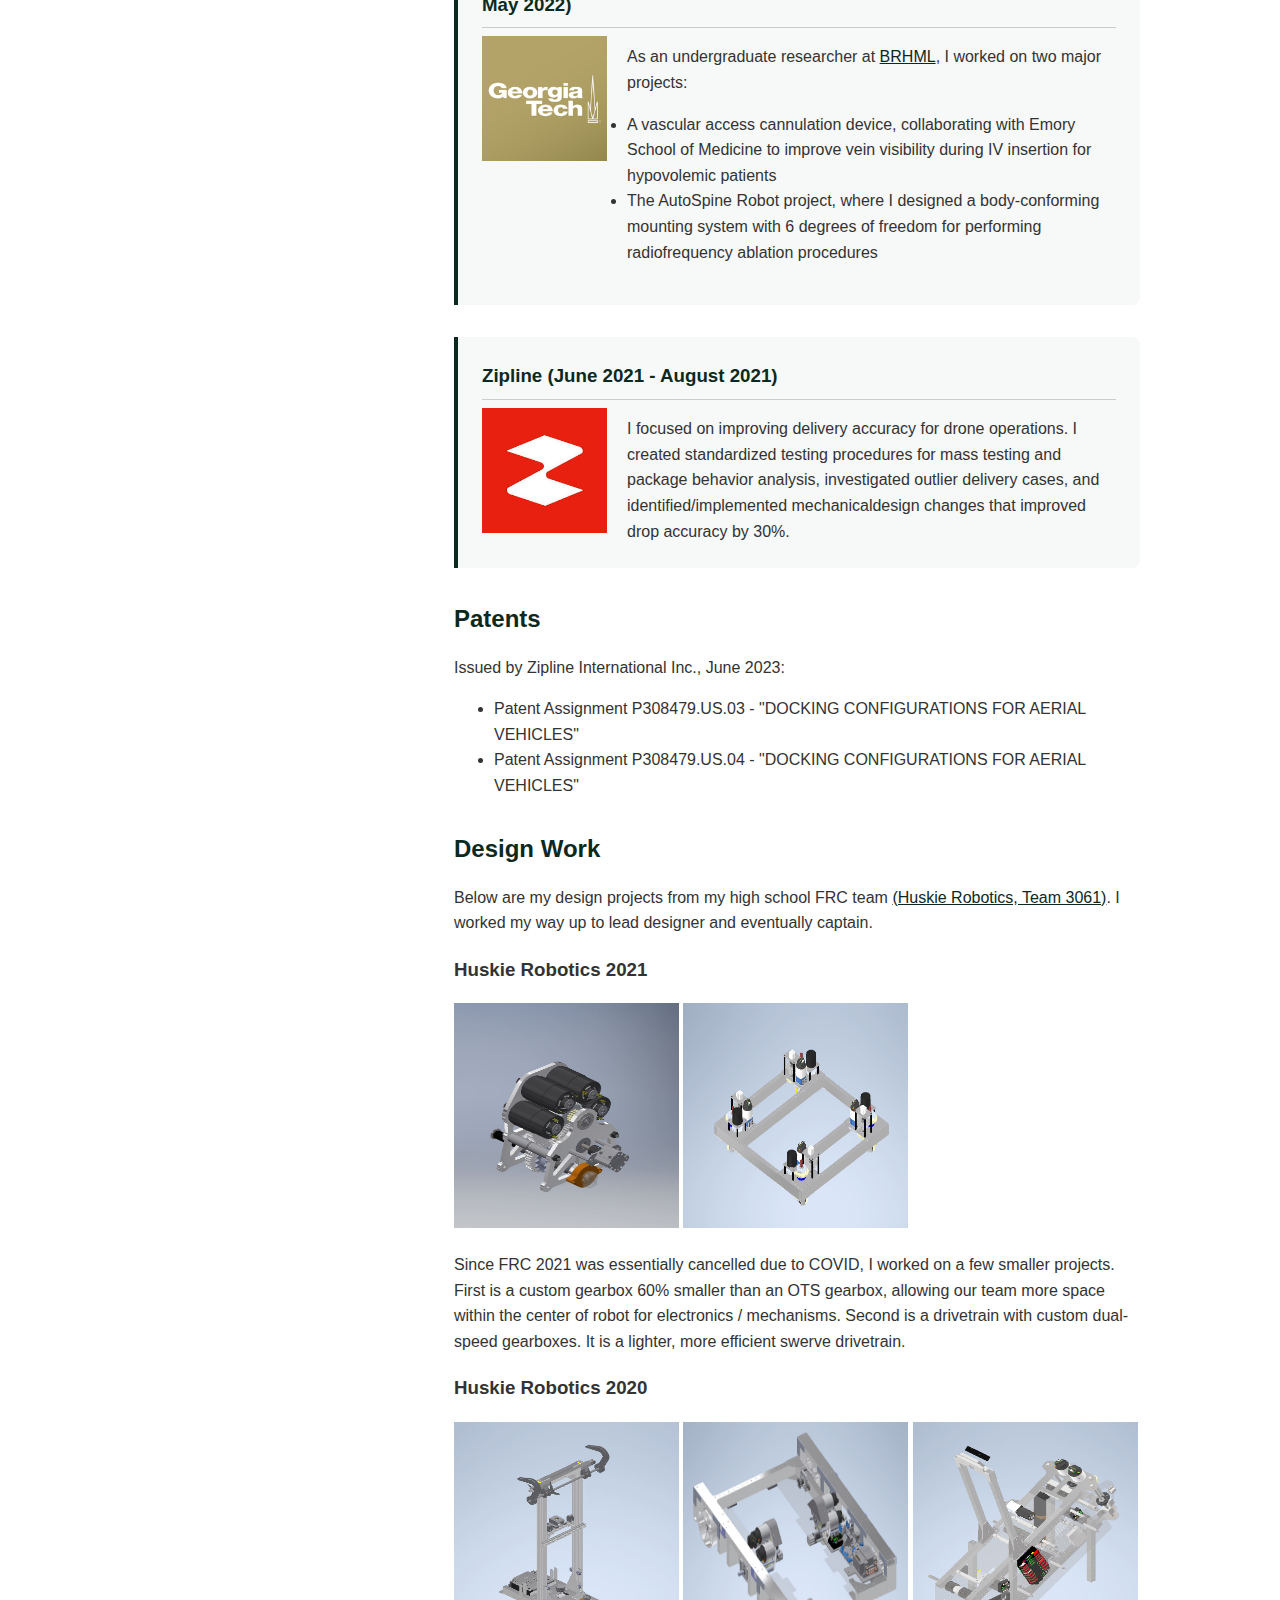
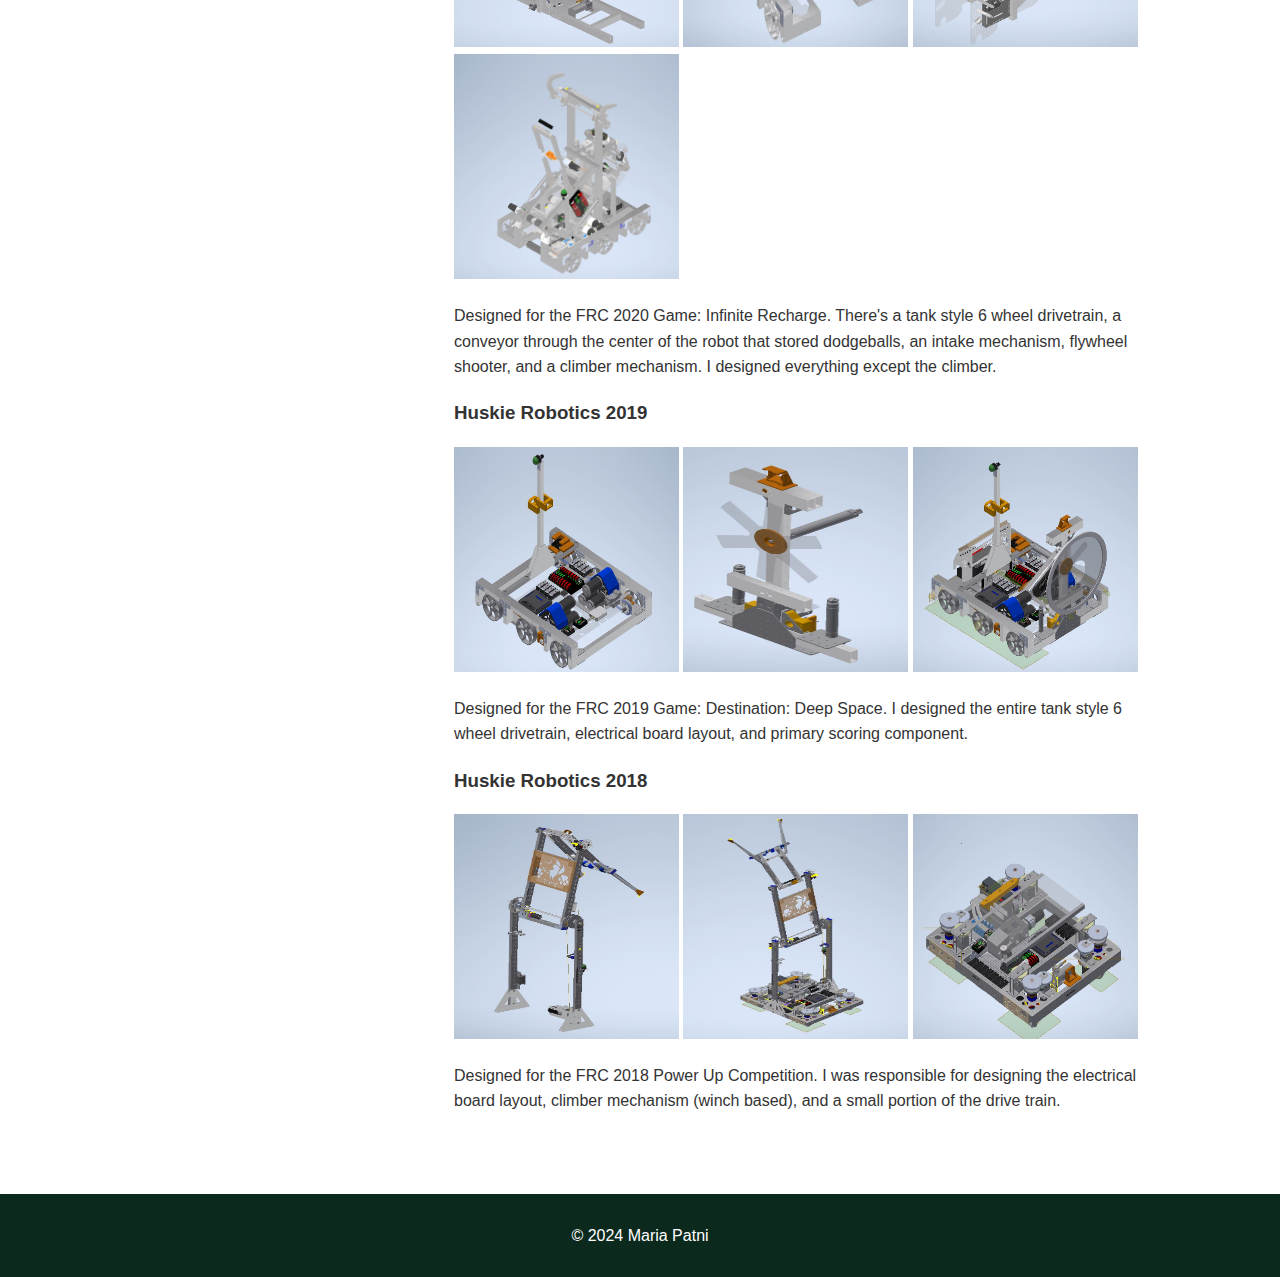
==== commit 01ddc1fc: "all images should be working + added frc link" ====
--- a/index.html
+++ b/index.html
@@ -362,6 +362,7 @@
 
                 <div class="design-work">
                     <h2>Design Work</h2>
+                    <p> Below are my design projects from my high school FRC team <a href="https://www.team3061.org/">(Huskie Robotics, Team 3061)</a>. I worked my way up to lead designer and eventually captain.</p>
                     
                     <div class="portfolio-section">
                         <h3>Huskie Robotics 2021</h3>           
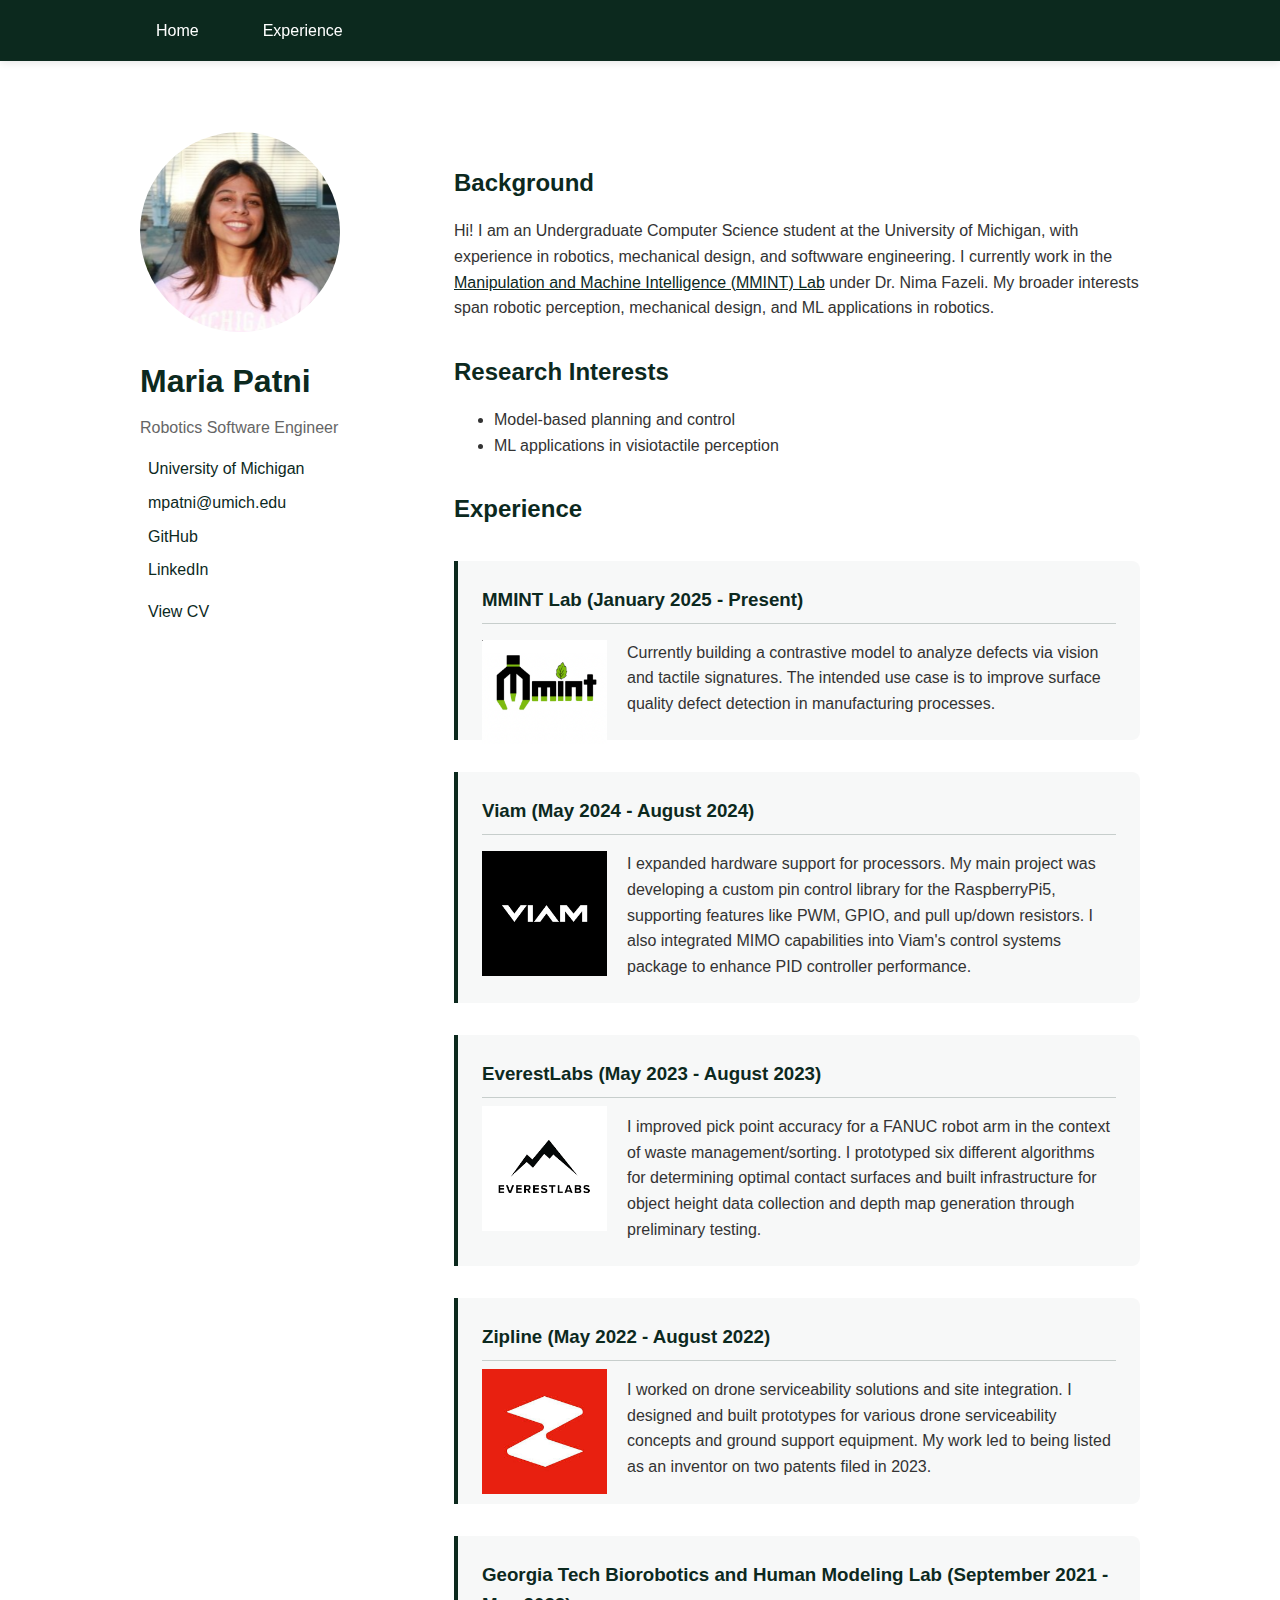
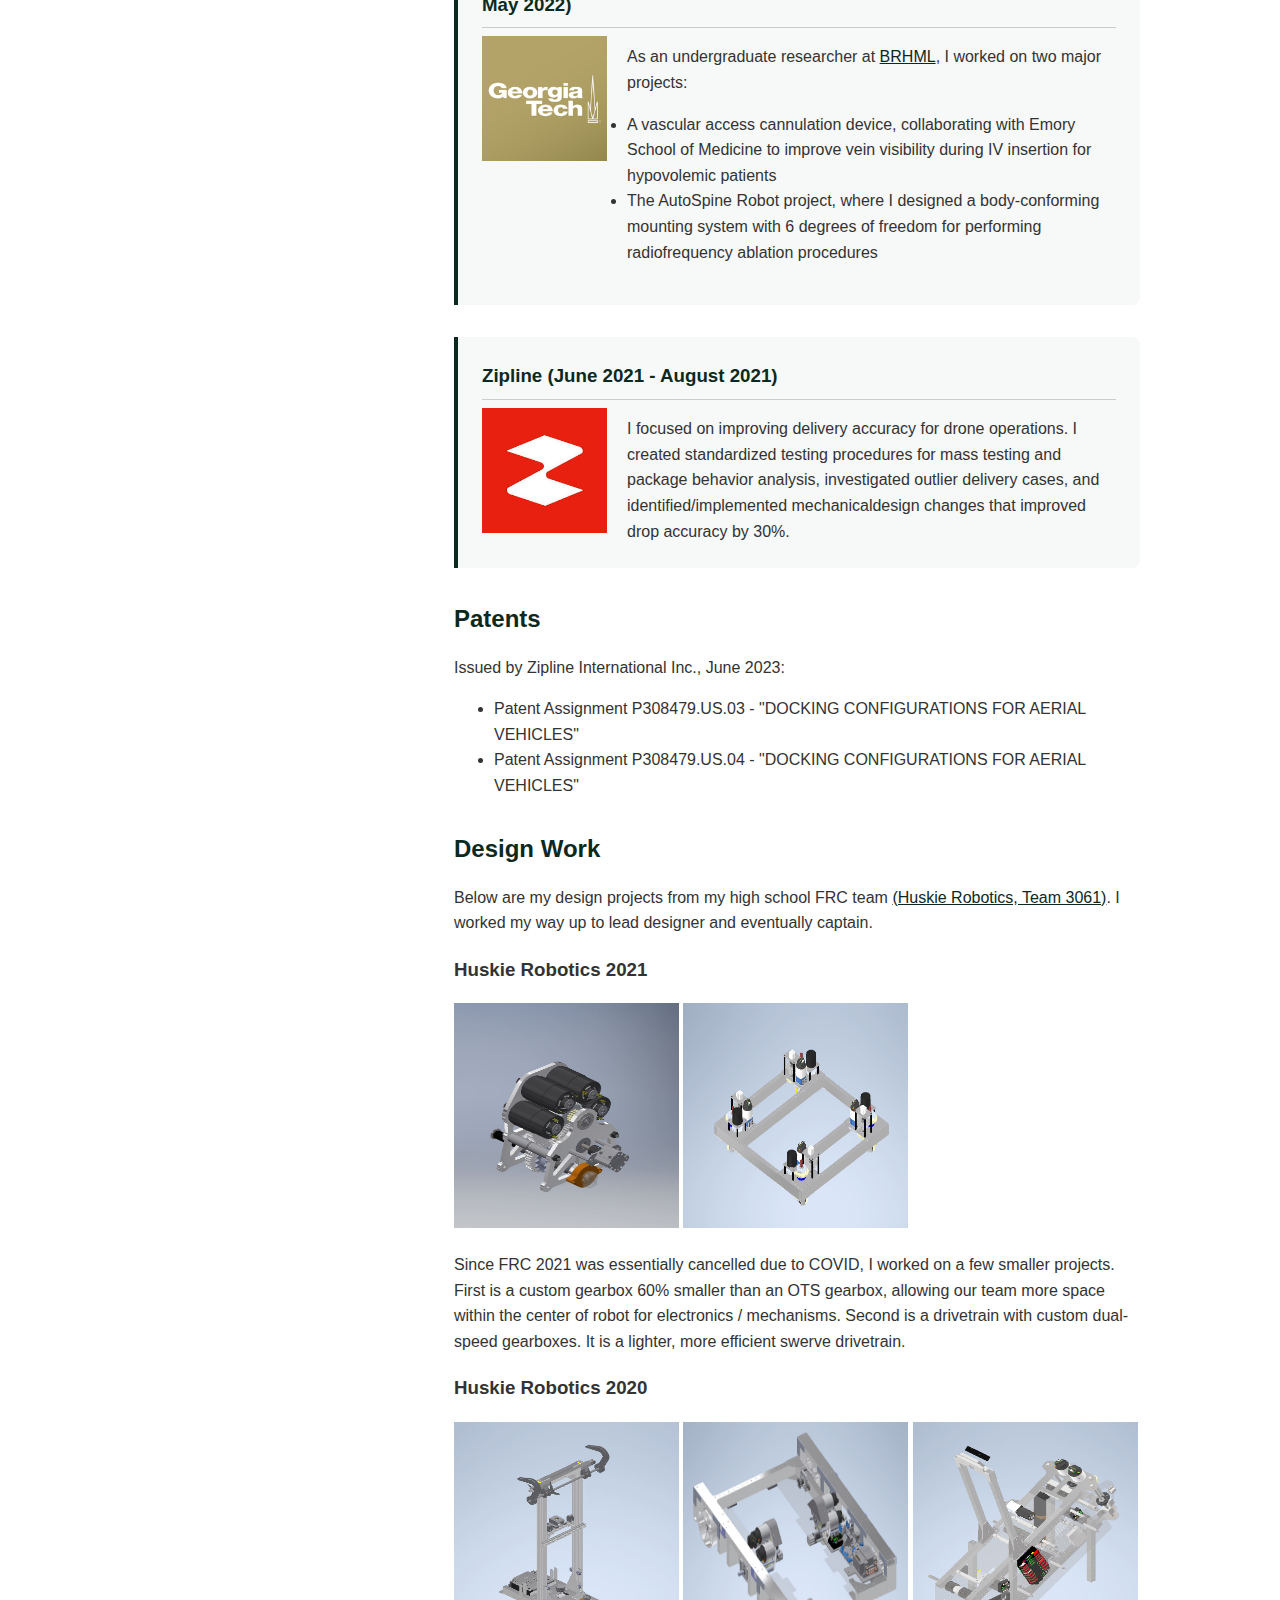
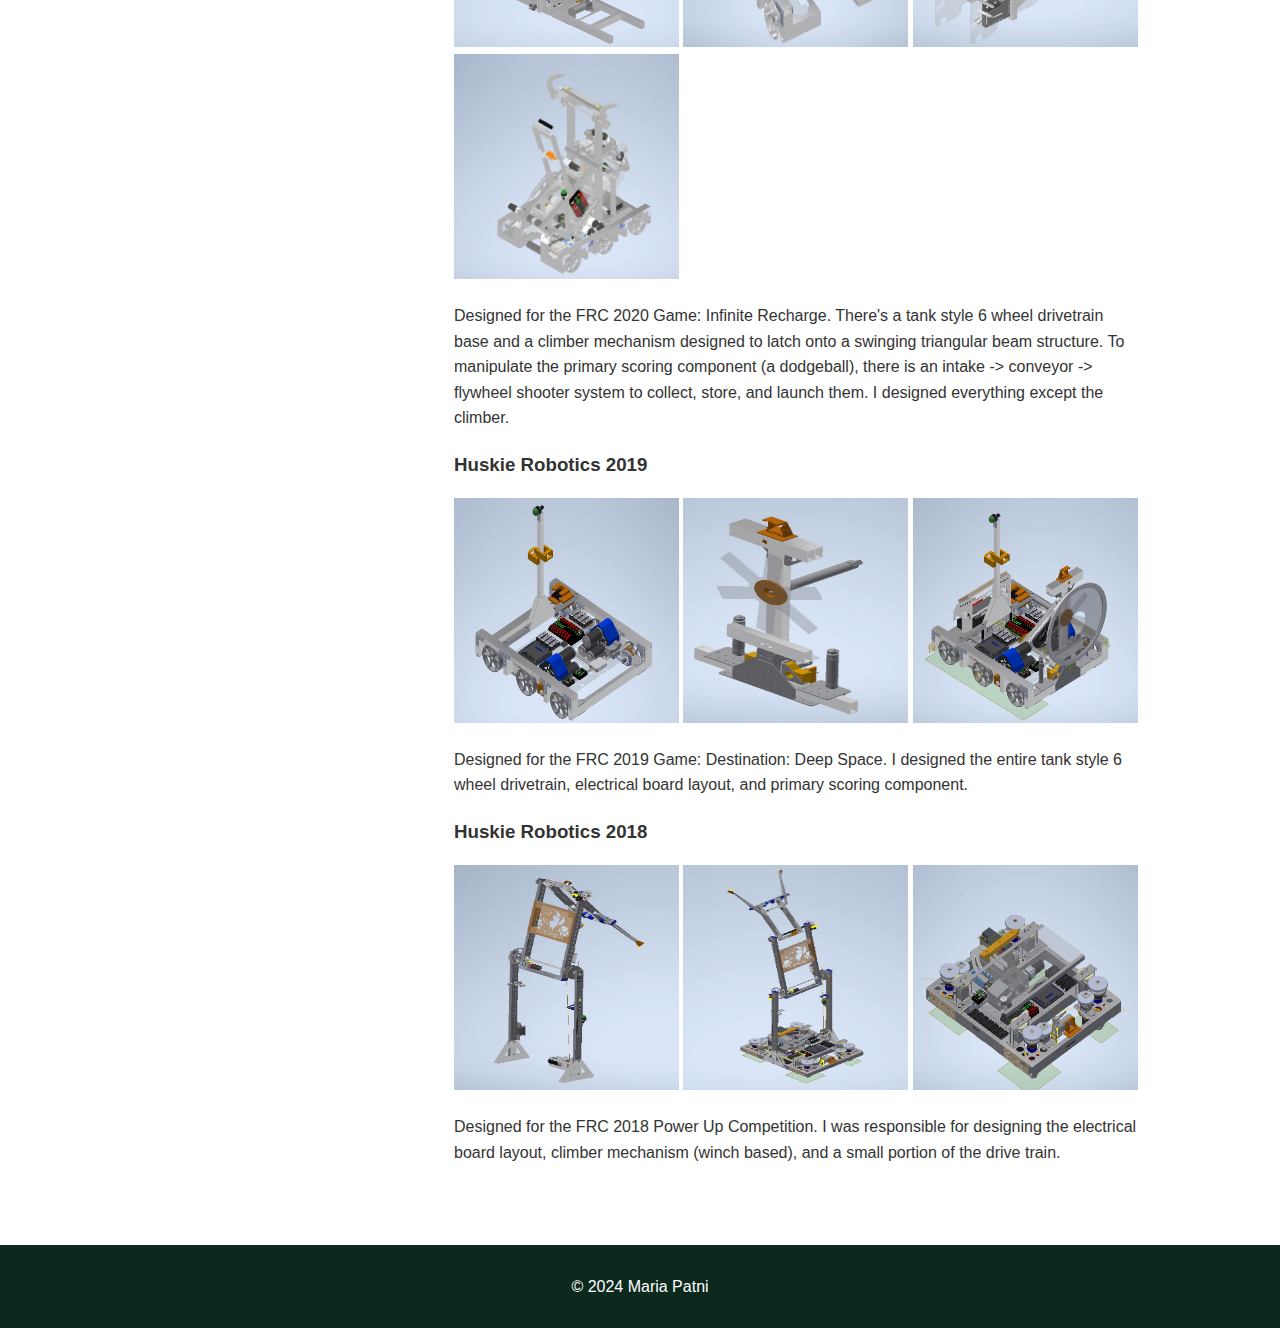
==== commit 0da150ad: "updated a description" ====
--- a/index.html
+++ b/index.html
@@ -377,7 +377,7 @@
                         <img src="/images/portfolio/2020/img2.jpg" alt="2020 Project Image 2" style="width: 225px; height: 225px;">
                         <img src="/images/portfolio/2020/img3.JPG" alt="2020 Project Image 3" style="width: 225px; height: 225px;">
                         <img src="/images/portfolio/2020/img4.JPG" alt="2020 Project Image 3" style="width: 225px; height: 225px;">
-                        <p>Designed for the FRC 2020 Game: Infinite Recharge. There's a tank style 6 wheel drivetrain, a conveyor through the center of the robot that stored dodgeballs, an intake mechanism, flywheel shooter, and a climber mechanism. I designed everything except the climber.</p>
+                        <p>Designed for the FRC 2020 Game: Infinite Recharge. There's a tank style 6 wheel drivetrain base and a climber mechanism designed to latch onto a swinging triangular beam structure. To manipulate the primary scoring component (a dodgeball), there is an intake -> conveyor -> flywheel shooter system to collect, store, and launch them. I designed everything except the climber.</p>
                     </div>
 
                     <div class="portfolio-section">
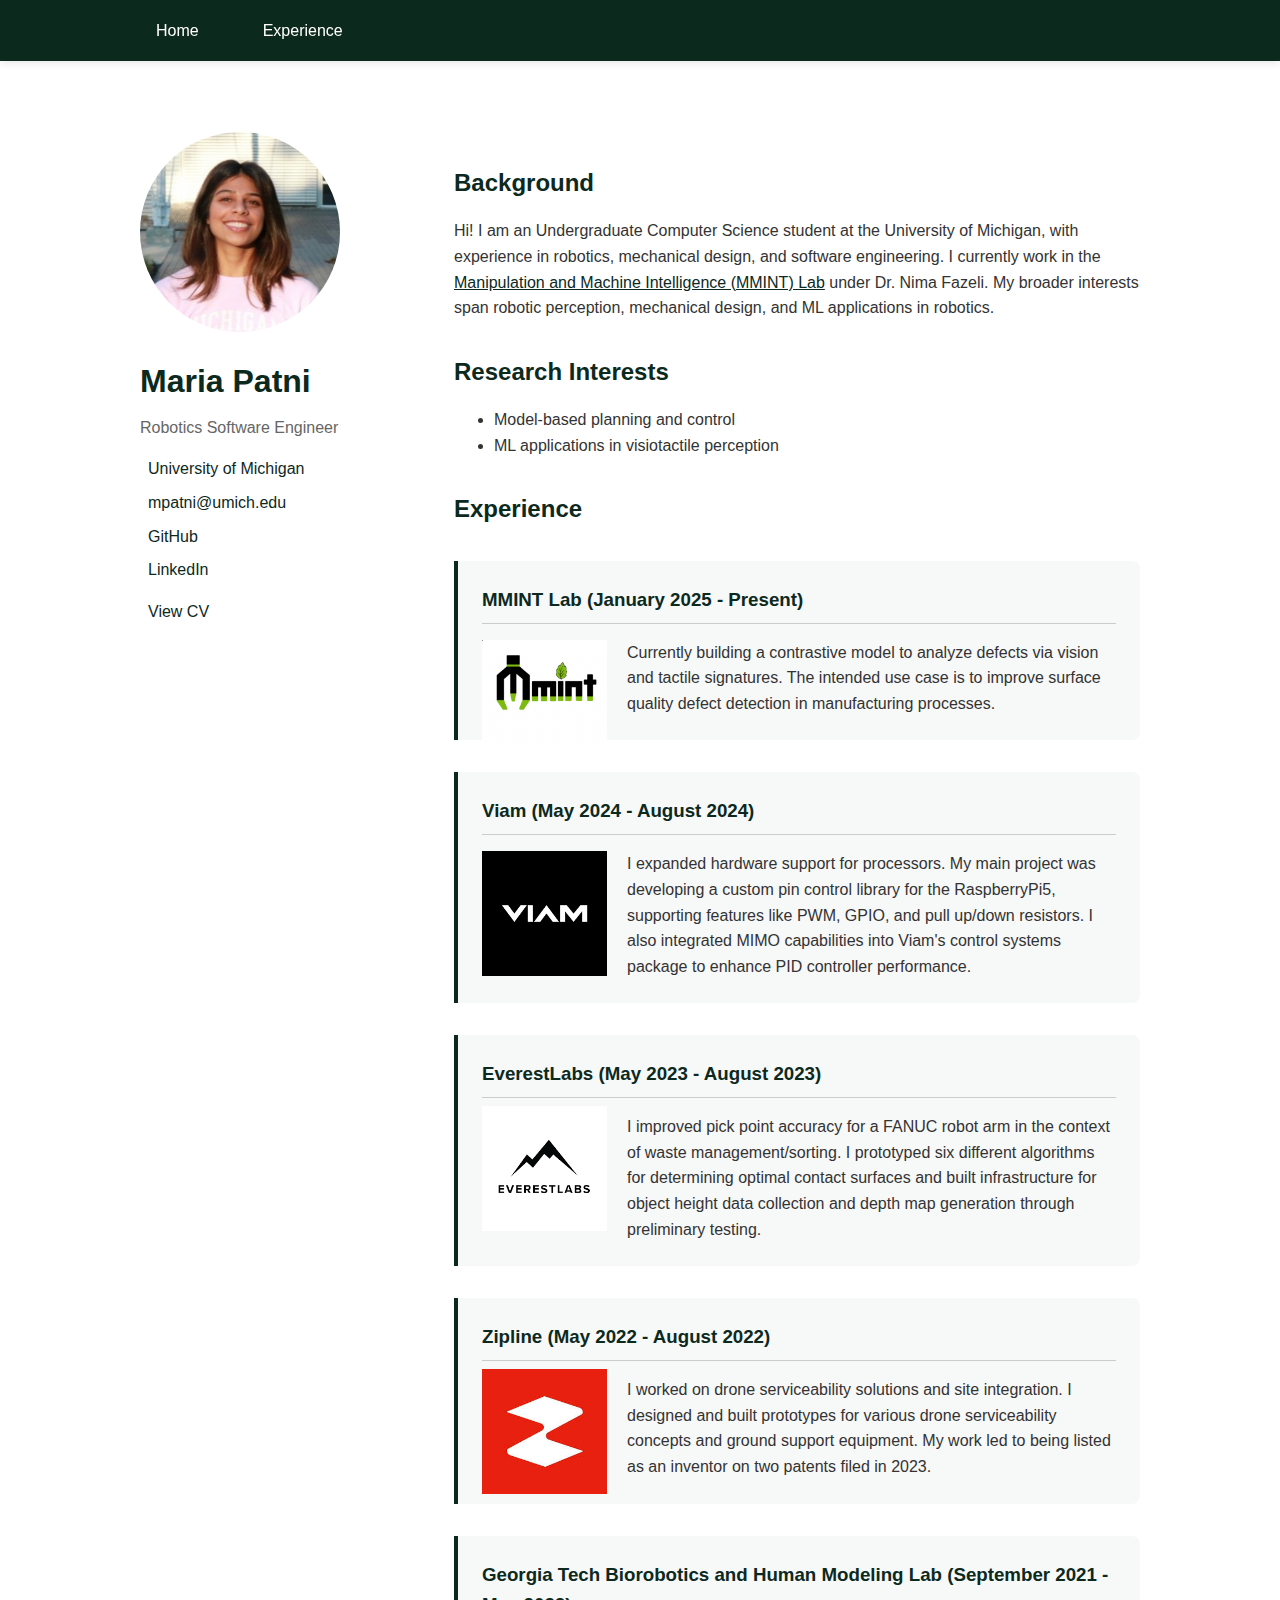
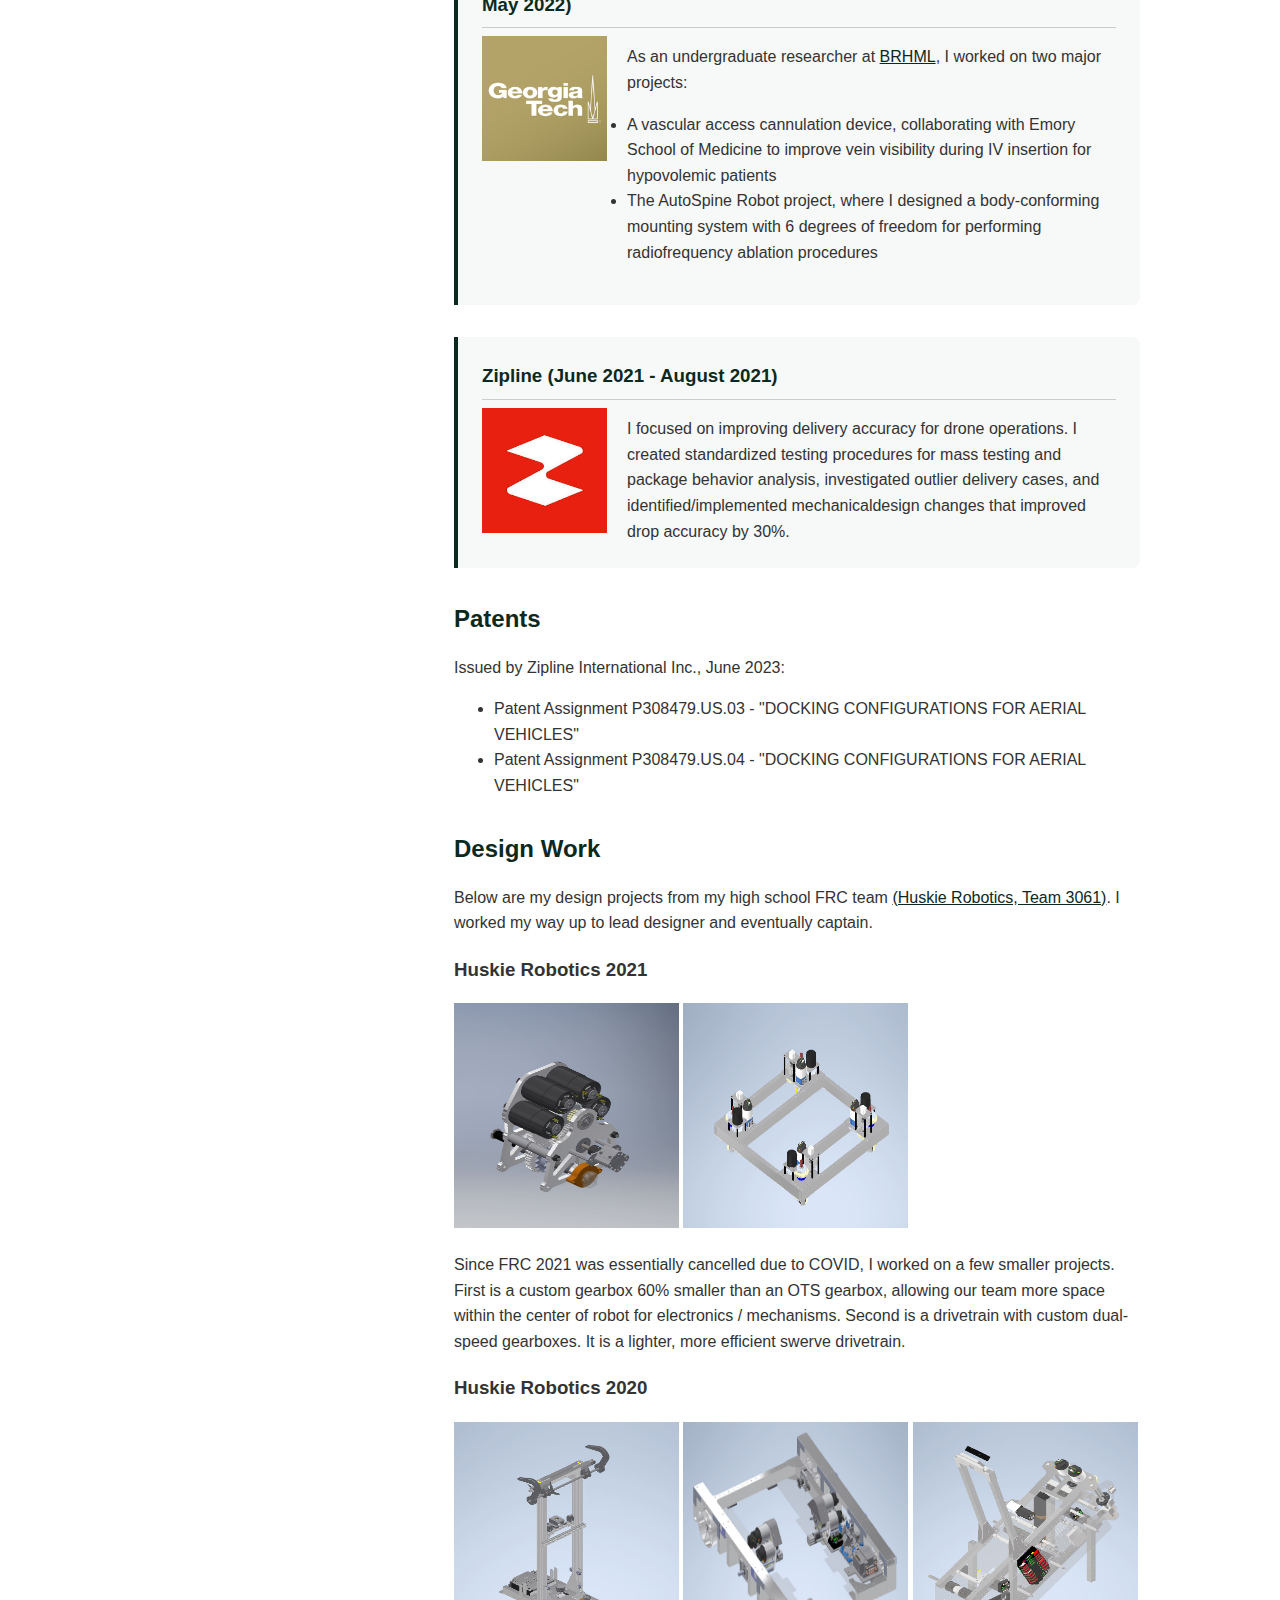
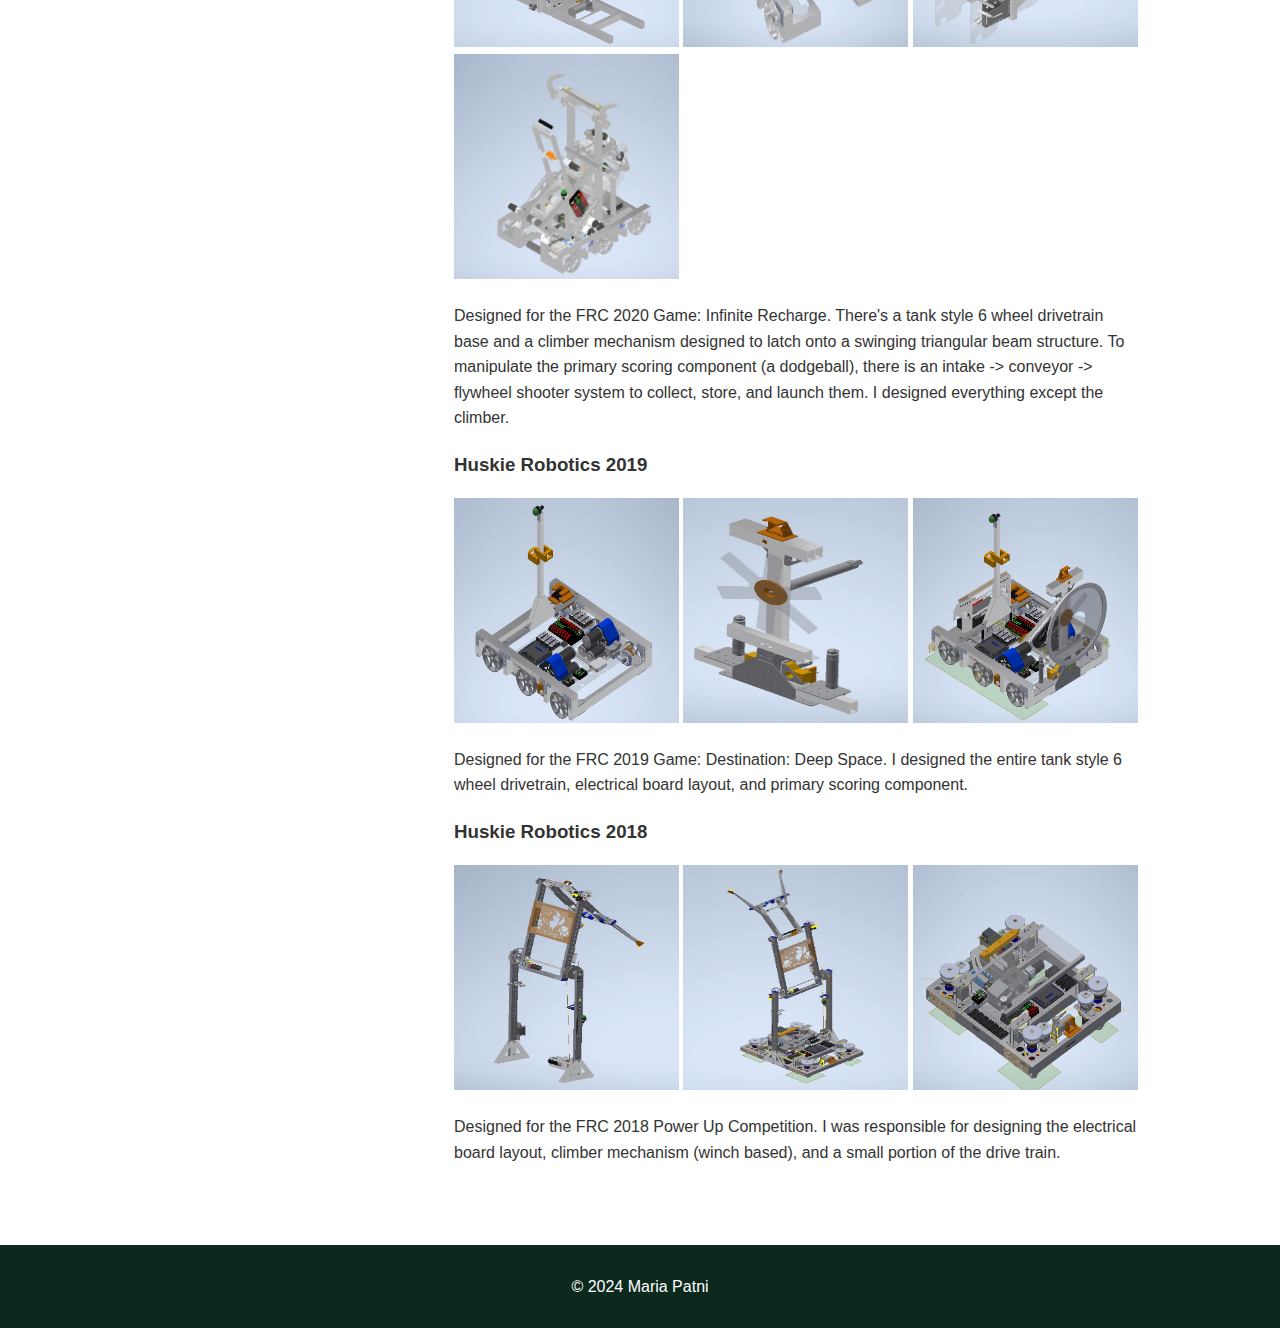
==== commit 03c5a16c: "typo" ====
--- a/index.html
+++ b/index.html
@@ -297,7 +297,7 @@
 
             <div class="profile-content">
                 <h2>Background</h2>
-                <p>Hi! I am an Undergraduate Computer Science student at the University of Michigan, with experience in robotics, mechanical design, and softwware engineering. I currently work in the <a href="https://mmintlab.com">Manipulation and Machine Intelligence (MMINT) Lab</a> under Dr. Nima Fazeli. My broader interests span robotic perception, mechanical design, and ML applications in robotics.</p>
+                <p>Hi! I am an Undergraduate Computer Science student at the University of Michigan, with experience in robotics, mechanical design, and software engineering. I currently work in the <a href="https://mmintlab.com">Manipulation and Machine Intelligence (MMINT) Lab</a> under Dr. Nima Fazeli. My broader interests span robotic perception, mechanical design, and ML applications in robotics.</p>
 
 
                 <h2>Research Interests</h2>
